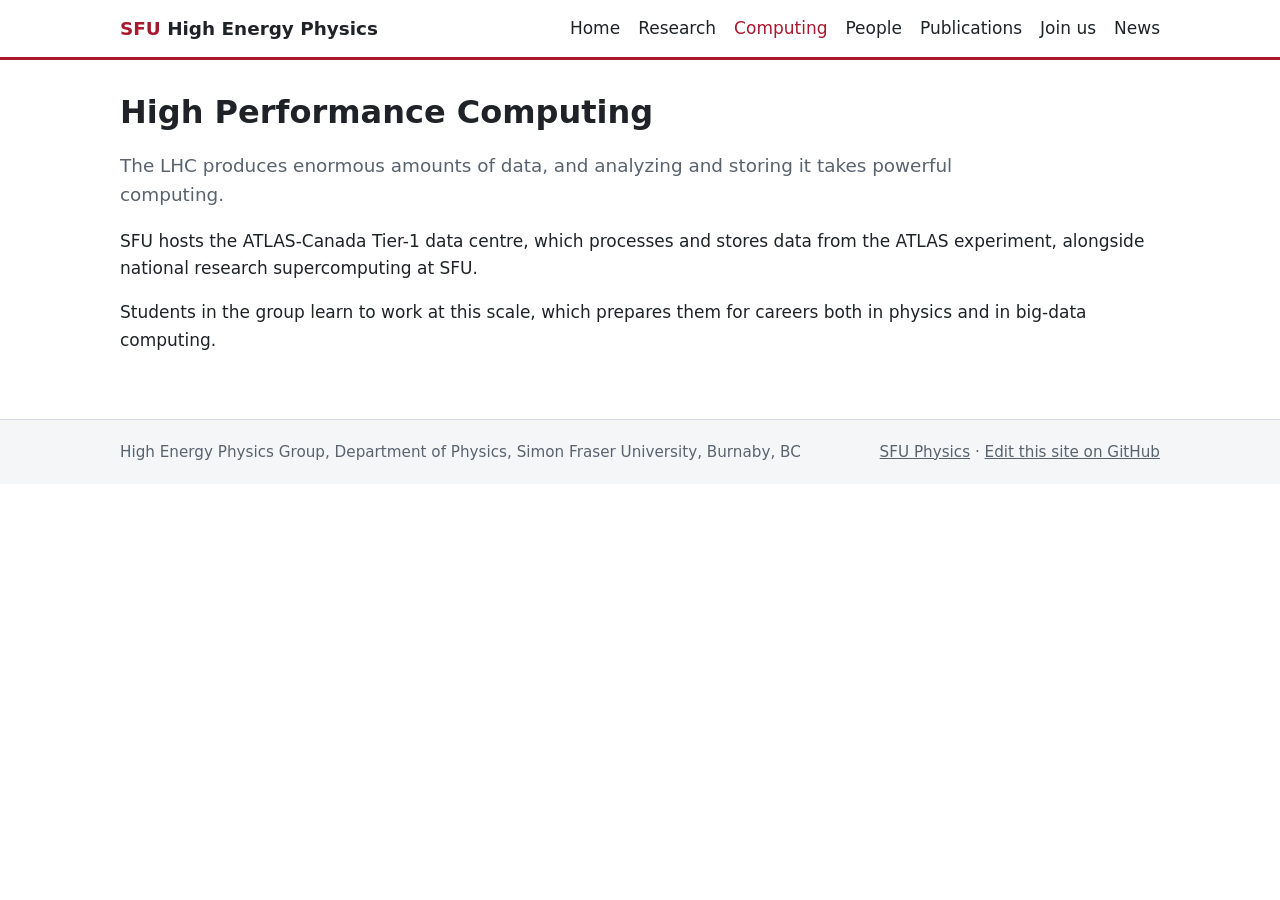
==== computing.html @ f0be3c84 "Add starter site: seven pages, shared stylesheet, handover README Plain HTML and CSS with no build s" ====
<!doctype html>
<html lang="en">
<head>
  <meta charset="utf-8">
  <meta name="viewport" content="width=device-width, initial-scale=1">
  <title>Computing | SFU High Energy Physics</title>
  <link rel="stylesheet" href="css/style.css">
</head>
<body>
  <!-- HEADER: the same block is on every page. If you change it, change it on all pages. -->
  <header class="site-header">
    <div class="wrap">
      <a class="brand" href="index.html"><span>SFU</span> High Energy Physics</a>
      <nav class="site-nav" aria-label="Main">
        <ul>
        <li><a href="index.html">Home</a></li>
        <li><a href="research.html">Research</a></li>
        <li><a href="computing.html" aria-current="page">Computing</a></li>
        <li><a href="people.html">People</a></li>
        <li><a href="publications.html">Publications</a></li>
        <li><a href="join.html">Join us</a></li>
        <li><a href="news.html">News</a></li>
        </ul>
      </nav>
    </div>
  </header>
  <!-- END HEADER -->

  <main>
    <div class="wrap">
      <h1>High Performance Computing</h1>
      <p class="lead">The LHC produces enormous amounts of data, and analyzing and storing it takes powerful computing.</p>
      <p>SFU hosts the ATLAS-Canada Tier-1 data centre, which processes and stores data from the ATLAS experiment, alongside national research supercomputing at SFU.</p>
      <p>Students in the group learn to work at this scale, which prepares them for careers both in physics and in big-data computing.</p>
      <!-- TODO: confirm the current name of SFU's national supercomputer (Cedar was replaced by Fir) and add a link. -->
    </div>
  </main>

  <!-- FOOTER: the same block is on every page. -->
  <footer class="site-footer">
    <div class="wrap">
      <span>High Energy Physics Group, Department of Physics, Simon Fraser University, Burnaby, BC</span>
      <span><a href="https://www.sfu.ca/physics.html">SFU Physics</a> · <a href="https://github.com/annabellegrimes/sfu-hep-website">Edit this site on GitHub</a></span>
    </div>
  </footer>
  <!-- END FOOTER -->
</body>
</html>
---- css/style.css ----
/* SFU High Energy Physics: shared stylesheet for every page. */

:root {
  --red: #a6192e;          /* SFU red */
  --red-dark: #7d1322;
  --ink: #1f2328;
  --muted: #59636e;
  --line: #d8dde3;
  --bg: #ffffff;
  --bg-soft: #f5f6f8;
  --max: 1080px;
}

* { box-sizing: border-box; }

body {
  margin: 0;
  font-family: system-ui, -apple-system, "Segoe UI", Roboto, Helvetica, Arial, sans-serif;
  font-size: 17px;
  line-height: 1.6;
  color: var(--ink);
  background: var(--bg);
}

a { color: var(--red); }
a:hover { color: var(--red-dark); }

img { max-width: 100%; height: auto; }

.wrap { max-width: var(--max); margin: 0 auto; padding: 0 20px; }

/* Header and menu */
.site-header { border-bottom: 3px solid var(--red); background: var(--bg); }
.site-header .wrap {
  display: flex; flex-wrap: wrap; align-items: center; justify-content: space-between;
  gap: 12px; padding-top: 14px; padding-bottom: 14px;
}
.brand { font-weight: 700; font-size: 1.15rem; color: var(--ink); text-decoration: none; }
.brand span { color: var(--red); }
.site-nav ul { list-style: none; display: flex; flex-wrap: wrap; gap: 4px 18px; margin: 0; padding: 0; }
.site-nav a { color: var(--ink); text-decoration: none; font-weight: 500; }
.site-nav a:hover, .site-nav a[aria-current="page"] { color: var(--red); }

/* Page sections */
main { padding: 32px 0 48px; }
h1, h2, h3 { line-height: 1.25; }
h1 { font-size: 2rem; margin: 0 0 12px; }
h2 { font-size: 1.4rem; margin-top: 36px; }
.lead { font-size: 1.15rem; color: var(--muted); max-width: 46em; }

.hero { background: var(--bg-soft); border-bottom: 1px solid var(--line); padding: 48px 0; }
.hero h1 { font-size: 2.4rem; }

.cards { display: grid; grid-template-columns: repeat(auto-fit, minmax(220px, 1fr)); gap: 20px; margin-top: 24px; }
.card { border: 1px solid var(--line); border-radius: 10px; padding: 20px; background: var(--bg); }
.card h3 { margin-top: 0; }
.card .more { font-weight: 600; text-decoration: none; }

/* People */
.people { display: grid; grid-template-columns: repeat(auto-fill, minmax(230px, 1fr)); gap: 16px; padding: 0; list-style: none; }
.people li { border: 1px solid var(--line); border-radius: 10px; padding: 14px 16px; }
.people .name { font-weight: 600; display: block; }
.people .role { color: var(--muted); font-size: 0.95rem; }

/* Lists of publications and news */
.entries { padding-left: 0; list-style: none; }
.entries li { padding: 12px 0; border-bottom: 1px solid var(--line); }
.entries .meta { color: var(--muted); font-size: 0.95rem; }

/* Footer */
.site-footer { border-top: 1px solid var(--line); background: var(--bg-soft); color: var(--muted); font-size: 0.95rem; }
.site-footer .wrap { padding-top: 20px; padding-bottom: 20px; display: flex; flex-wrap: wrap; gap: 8px 24px; justify-content: space-between; }
.site-footer a { color: var(--muted); }
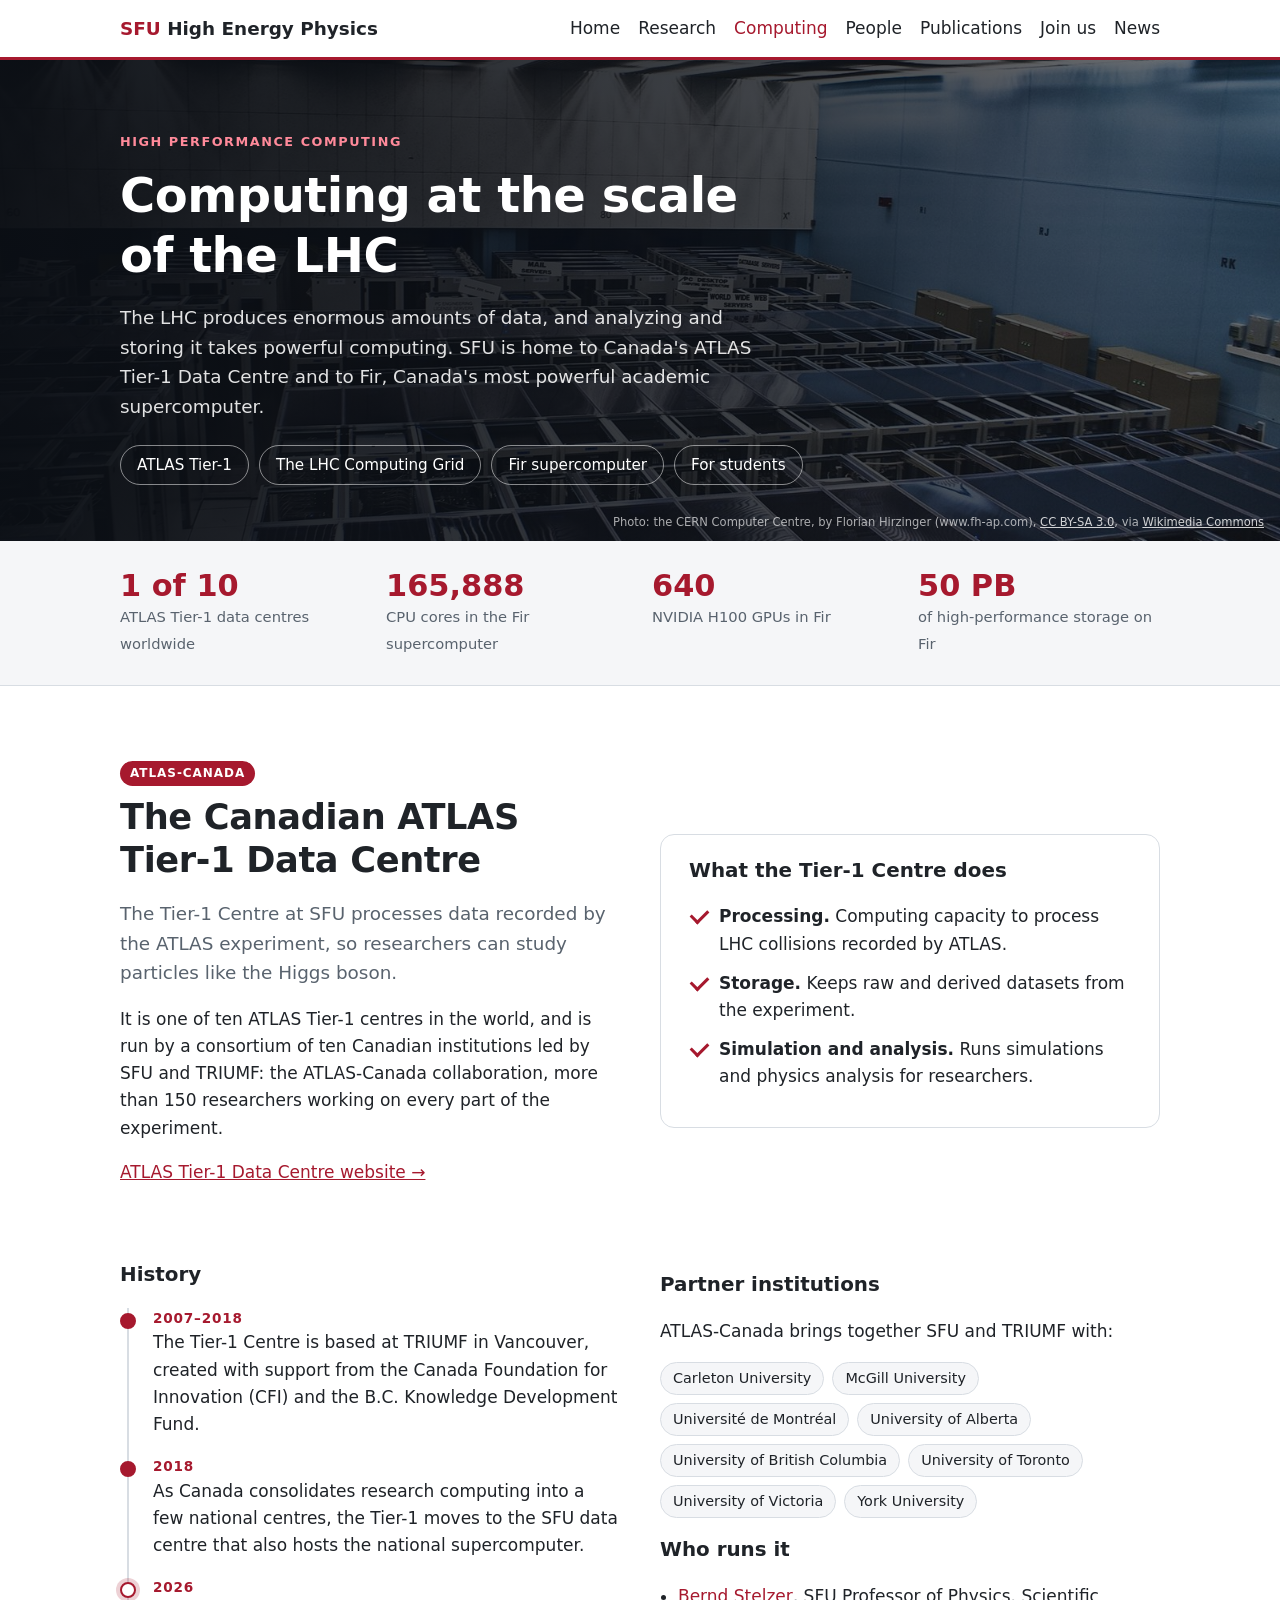
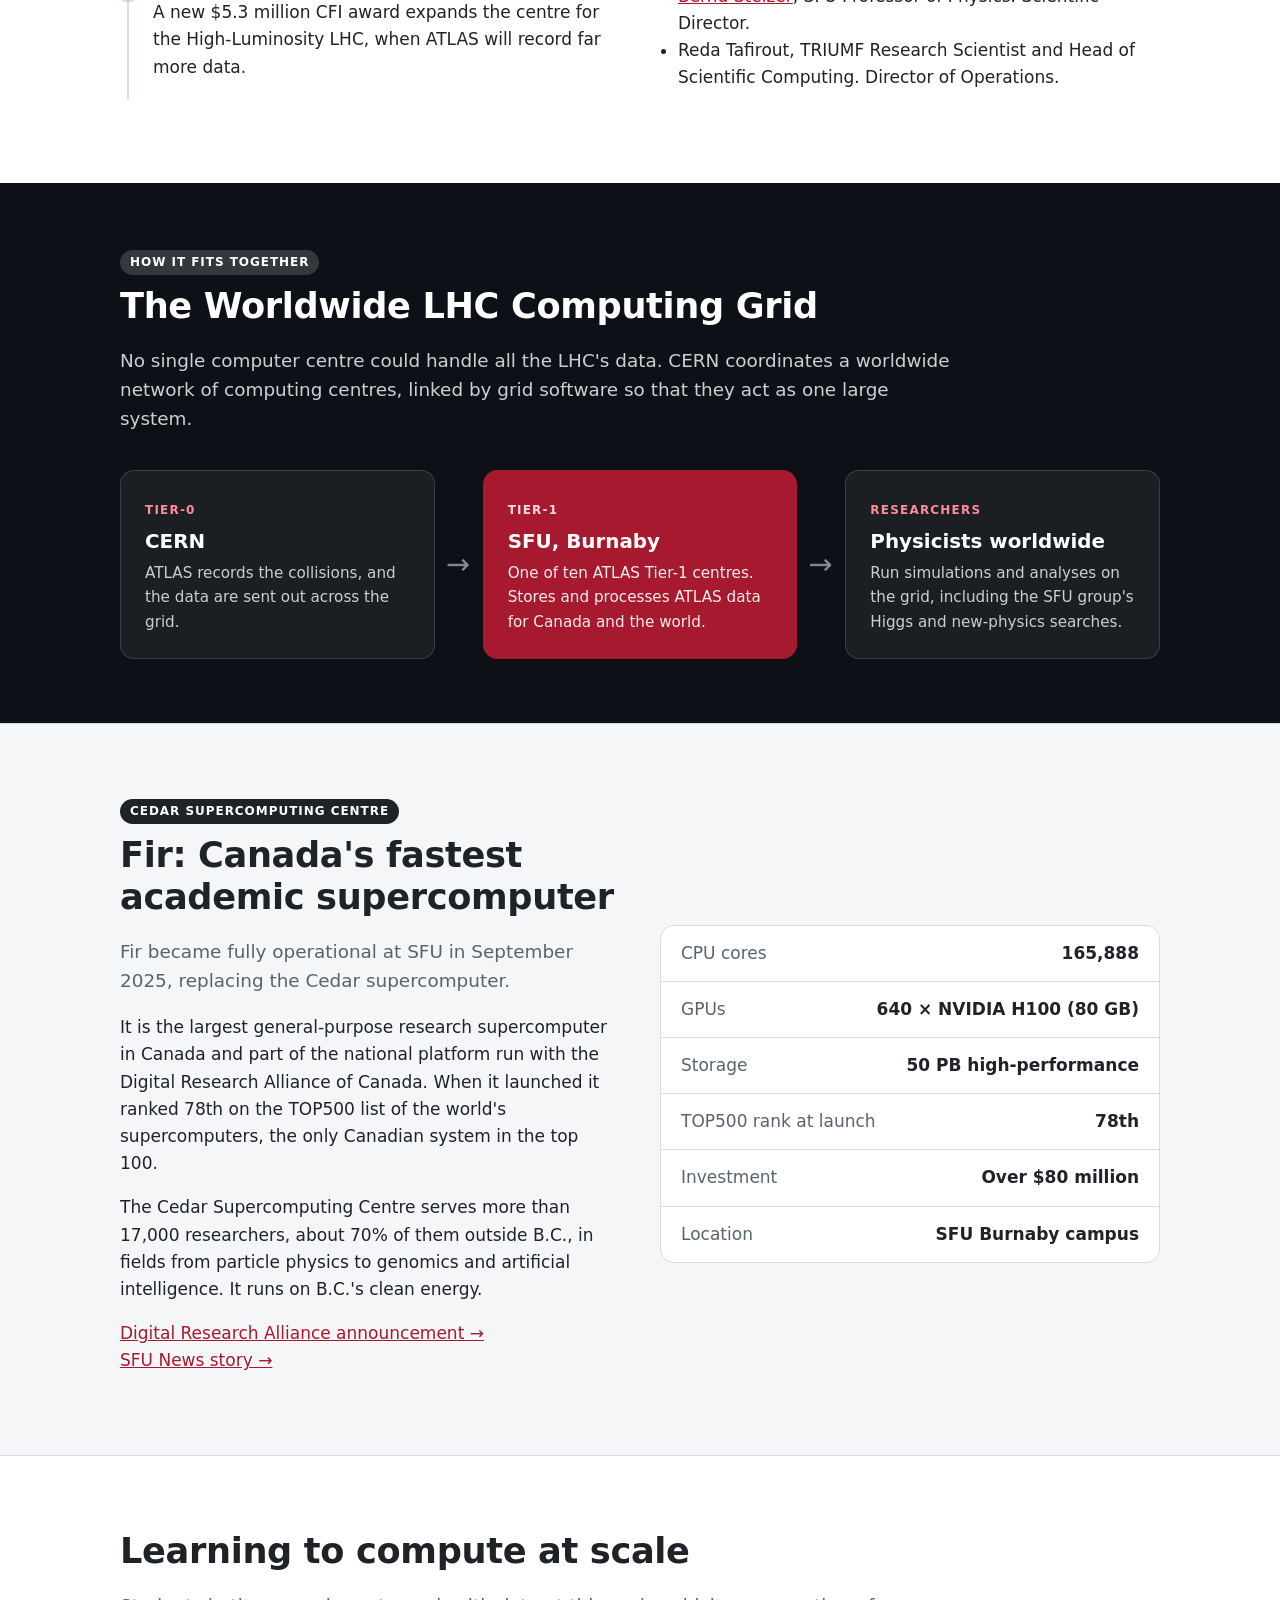
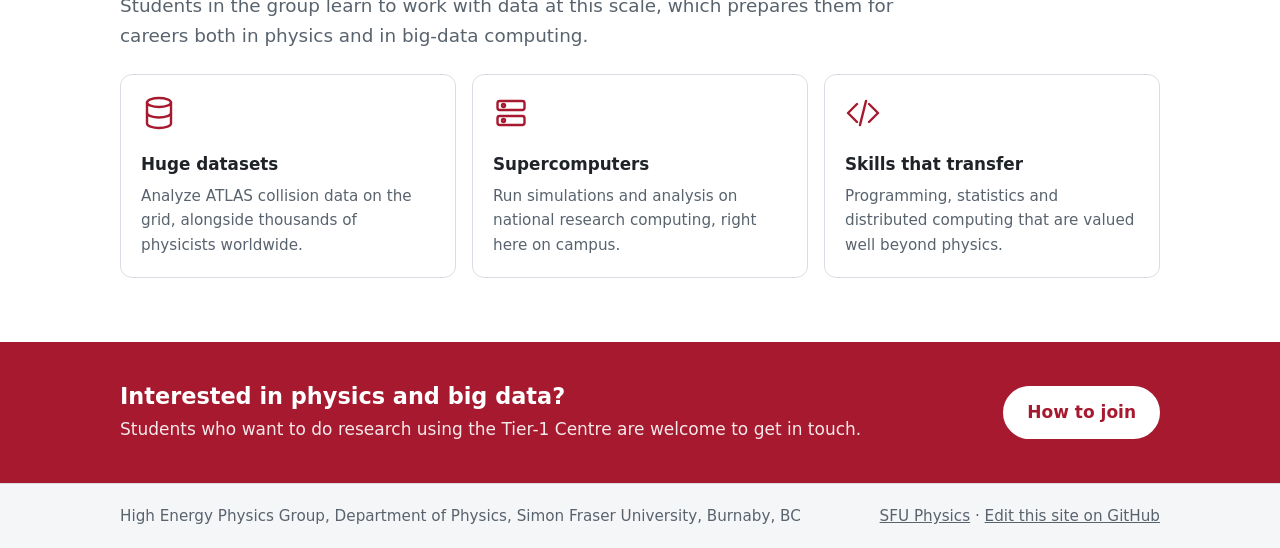
==== commit c70c6bb1: "Redesign all pages with a shared design language Design - New design language across all seven pages" ====
--- a/computing.html
+++ b/computing.html
@@ -26,14 +26,175 @@
   </header>
   <!-- END HEADER -->
 
-  <main>
-    <div class="wrap">
-      <h1>High Performance Computing</h1>
-      <p class="lead">The LHC produces enormous amounts of data, and analyzing and storing it takes powerful computing.</p>
-      <p>SFU hosts the ATLAS-Canada Tier-1 data centre, which processes and stores data from the ATLAS experiment, alongside national research supercomputing at SFU.</p>
-      <p>Students in the group learn to work at this scale, which prepares them for careers both in physics and in big-data computing.</p>
-      <!-- TODO: confirm the current name of SFU's national supercomputer (Cedar was replaced by Fir) and add a link. -->
+  <!-- PAGE HERO: see research.html for how this block works. -->
+  <section class="page-hero">
+    <img class="page-hero-bg" src="images/cern-computer-centre.jpg" alt="">
+    <div class="wrap page-hero-text">
+      <p class="eyebrow">High performance computing</p>
+      <h1>Computing at the scale of the LHC</h1>
+      <p class="lead">The LHC produces enormous amounts of data, and analyzing and storing it takes powerful computing. SFU is home to Canada's ATLAS Tier-1 Data Centre and to Fir, Canada's most powerful academic supercomputer.</p>
+      <nav class="jump-links" aria-label="On this page">
+        <a href="#tier-1">ATLAS Tier-1</a>
+        <a href="#grid">The LHC Computing Grid</a>
+        <a href="#fir">Fir supercomputer</a>
+        <a href="#students">For students</a>
+      </nav>
     </div>
+    <p class="hero-credit">Photo: the CERN Computer Centre, by Florian Hirzinger (www.fh-ap.com), <a href="https://creativecommons.org/licenses/by-sa/3.0/">CC BY-SA 3.0</a>, via <a href="https://commons.wikimedia.org/wiki/File:CERN_Server_02.jpg">Wikimedia Commons</a></p>
+  </section>
+
+  <main class="research">
+    <!-- FACTS: sources are the SFU Tier-1 page and the Digital Research Alliance Fir announcement (both linked below). Update if they change. -->
+    <section class="facts">
+      <div class="wrap">
+        <div class="fact"><strong>1 of 10</strong><span>ATLAS Tier-1 data centres worldwide</span></div>
+        <div class="fact"><strong>165,888</strong><span>CPU cores in the Fir supercomputer</span></div>
+        <div class="fact"><strong>640</strong><span>NVIDIA H100 GPUs in Fir</span></div>
+        <div class="fact"><strong>50 PB</strong><span>of high-performance storage on Fir</span></div>
+      </div>
+    </section>
+
+    <!-- ===== TIER-1 ===== -->
+    <section id="tier-1" class="research-section">
+      <div class="wrap">
+        <div class="split">
+          <div>
+            <span class="tag">ATLAS-Canada</span>
+            <h2 class="section-title">The Canadian ATLAS Tier-1 Data Centre</h2>
+            <p class="lead">The Tier-1 Centre at SFU processes data recorded by the ATLAS experiment, so researchers can study particles like the Higgs boson.</p>
+            <p>It is one of ten ATLAS Tier-1 centres in the world, and is run by a consortium of ten Canadian institutions led by SFU and TRIUMF: the ATLAS-Canada collaboration, more than 150 researchers working on every part of the experiment.</p>
+            <p><a href="https://www.sfu.ca/physics/atlas-t1.html">ATLAS Tier-1 Data Centre website →</a></p>
+          </div>
+          <div class="provides">
+            <h3>What the Tier-1 Centre does</h3>
+            <ul class="check-list">
+              <li><strong>Processing.</strong> Computing capacity to process LHC collisions recorded by ATLAS.</li>
+              <li><strong>Storage.</strong> Keeps raw and derived datasets from the experiment.</li>
+              <li><strong>Simulation and analysis.</strong> Runs simulations and physics analysis for researchers.</li>
+            </ul>
+          </div>
+        </div>
+
+        <div class="split">
+          <div>
+            <h3>History</h3>
+            <!-- Timeline: add a <li> for each milestone. class="done" for past steps, class="now" for what is happening now. -->
+            <ol class="timeline timeline-red">
+              <li class="done"><span class="when">2007–2018</span>The Tier-1 Centre is based at TRIUMF in Vancouver, created with support from the Canada Foundation for Innovation (CFI) and the B.C. Knowledge Development Fund.</li>
+              <li class="done"><span class="when">2018</span>As Canada consolidates research computing into a few national centres, the Tier-1 moves to the SFU data centre that also hosts the national supercomputer.</li>
+              <li class="now"><span class="when">2026</span>A new $5.3 million CFI award expands the centre for the High-Luminosity LHC, when ATLAS will record far more data.</li>
+            </ol>
+          </div>
+          <div>
+            <h3>Partner institutions</h3>
+            <p>ATLAS-Canada brings together SFU and TRIUMF with:</p>
+            <ul class="pill-list">
+              <li>Carleton University</li>
+              <li>McGill University</li>
+              <li>Université de Montréal</li>
+              <li>University of Alberta</li>
+              <li>University of British Columbia</li>
+              <li>University of Toronto</li>
+              <li>University of Victoria</li>
+              <li>York University</li>
+            </ul>
+            <h3>Who runs it</h3>
+            <ul class="contact-list">
+              <li><a href="people.html">Bernd Stelzer</a>, SFU Professor of Physics. Scientific Director.</li>
+              <li>Reda Tafirout, TRIUMF Research Scientist and Head of Scientific Computing. Director of Operations.</li>
+            </ul>
+          </div>
+        </div>
+      </div>
+    </section>
+
+    <!-- ===== GRID ===== -->
+    <section id="grid" class="research-section section-dark">
+      <div class="wrap">
+        <span class="tag tag-neutral">How it fits together</span>
+        <h2 class="section-title">The Worldwide LHC Computing Grid</h2>
+        <p class="lead">No single computer centre could handle all the LHC's data. CERN coordinates a worldwide network of computing centres, linked by grid software so that they act as one large system.</p>
+
+        <!-- Data flow, left to right (top to bottom on phones). Each <li> is one step; the arrows are drawn by the stylesheet. -->
+        <ol class="tiers">
+          <li class="tier">
+            <span class="tier-label">Tier-0</span>
+            <h3>CERN</h3>
+            <p>ATLAS records the collisions, and the data are sent out across the grid.</p>
+          </li>
+          <li class="tier tier-sfu">
+            <span class="tier-label">Tier-1</span>
+            <h3>SFU, Burnaby</h3>
+            <p>One of ten ATLAS Tier-1 centres. Stores and processes ATLAS data for Canada and the world.</p>
+          </li>
+          <li class="tier">
+            <span class="tier-label">Researchers</span>
+            <h3>Physicists worldwide</h3>
+            <p>Run simulations and analyses on the grid, including the SFU group's Higgs and new-physics searches.</p>
+          </li>
+        </ol>
+      </div>
+    </section>
+
+    <!-- ===== FIR ===== -->
+    <section id="fir" class="research-section section-alt">
+      <div class="wrap">
+        <div class="split">
+          <div>
+            <span class="tag tag-neutral">Cedar Supercomputing Centre</span>
+            <h2 class="section-title">Fir: Canada's fastest academic supercomputer</h2>
+            <p class="lead">Fir became fully operational at SFU in September 2025, replacing the Cedar supercomputer.</p>
+            <p>It is the largest general-purpose research supercomputer in Canada and part of the national platform run with the Digital Research Alliance of Canada. When it launched it ranked 78th on the TOP500 list of the world's supercomputers, the only Canadian system in the top 100.</p>
+            <p>The Cedar Supercomputing Centre serves more than 17,000 researchers, about 70% of them outside B.C., in fields from particle physics to genomics and artificial intelligence. It runs on B.C.'s clean energy.</p>
+            <p><a href="https://alliancecan.ca/en/latest/news/supercomputer-fir-now-fully-operational">Digital Research Alliance announcement →</a><br>
+               <a href="https://www.sfu.ca/sfunews/stories/2025/09/canada-s-fastest-academic-supercomputer-is-now-online-at-sfu-aft.html">SFU News story →</a></p>
+          </div>
+          <dl class="spec-sheet">
+            <div><dt>CPU cores</dt><dd>165,888</dd></div>
+            <div><dt>GPUs</dt><dd>640 × NVIDIA H100 (80 GB)</dd></div>
+            <div><dt>Storage</dt><dd>50 PB high-performance</dd></div>
+            <div><dt>TOP500 rank at launch</dt><dd>78th</dd></div>
+            <div><dt>Investment</dt><dd>Over $80 million</dd></div>
+            <div><dt>Location</dt><dd>SFU Burnaby campus</dd></div>
+          </dl>
+        </div>
+      </div>
+    </section>
+
+    <!-- ===== STUDENTS ===== -->
+    <section id="students" class="research-section">
+      <div class="wrap">
+        <h2 class="section-title">Learning to compute at scale</h2>
+        <p class="lead">Students in the group learn to work with data at this scale, which prepares them for careers both in physics and in big-data computing.</p>
+        <div class="topic-grid">
+          <div class="topic">
+            <svg class="icon" viewBox="0 0 24 24" aria-hidden="true"><ellipse cx="12" cy="5" rx="8" ry="3"/><path d="M4 5v14c0 1.7 3.6 3 8 3s8-1.3 8-3V5"/><path d="M4 12c0 1.7 3.6 3 8 3s8-1.3 8-3"/></svg>
+            <h4>Huge datasets</h4>
+            <p>Analyze ATLAS collision data on the grid, alongside thousands of physicists worldwide.</p>
+          </div>
+          <div class="topic">
+            <svg class="icon" viewBox="0 0 24 24" aria-hidden="true"><rect x="3" y="4" width="18" height="6" rx="1.5"/><rect x="3" y="14" width="18" height="6" rx="1.5"/><circle cx="7" cy="7" r="1"/><circle cx="7" cy="17" r="1"/></svg>
+            <h4>Supercomputers</h4>
+            <p>Run simulations and analysis on national research computing, right here on campus.</p>
+          </div>
+          <div class="topic">
+            <svg class="icon" viewBox="0 0 24 24" aria-hidden="true"><path d="M8 6l-6 6 6 6M16 6l6 6-6 6M14 4l-4 16"/></svg>
+            <h4>Skills that transfer</h4>
+            <p>Programming, statistics and distributed computing that are valued well beyond physics.</p>
+          </div>
+        </div>
+      </div>
+    </section>
+
+    <section class="cta">
+      <div class="wrap">
+        <div>
+          <h2>Interested in physics and big data?</h2>
+          <p>Students who want to do research using the Tier-1 Centre are welcome to get in touch.</p>
+        </div>
+        <a class="button button-light" href="join.html">How to join</a>
+      </div>
+    </section>
   </main>
 
   <!-- FOOTER: the same block is on every page. -->
--- a/css/style.css
+++ b/css/style.css
@@ -1,10 +1,34 @@
-/* SFU High Energy Physics: shared stylesheet for every page. */
+/* SFU High Energy Physics: shared stylesheet for every page.
+
+   DESIGN LANGUAGE (see also "Design language" in README.md)
+   - Colours carry meaning. Red is SFU's brand colour and also marks ATLAS.
+     Blue marks P-ONE and nothing else. Purple marks IceCube. Anything that is
+     not about a particular experiment uses the neutral dark tag (.tag-neutral).
+   - Every page: header, dark banner (.page-hero, or .home-hero on the home page),
+     sections (.research-section), a red "join" band (.cta), footer.
+   - Section headings use <h2 class="section-title">.
+   - All colours are defined here. Use the variables, not hex codes. */
 
 :root {
-  --red: #a6192e;          /* SFU red */
+  /* Brand and ATLAS */
+  --red: #a6192e;          /* SFU red; also ATLAS */
   --red-dark: #7d1322;
+  --red-deep: #3a0d15;     /* dark ATLAS backgrounds */
+  --red-soft: #fbf3f4;     /* light ATLAS backgrounds */
+  --red-light: #ff8a9a;    /* red text on dark backgrounds */
+  /* P-ONE */
+  --ocean: #0b5f8a;
+  --ocean-dark: #084868;
+  --ocean-deep: #062a40;
+  --ocean-soft: #eef5f9;
+  --ocean-light: #7cc4e8;  /* blue text on dark backgrounds */
+  /* IceCube */
+  --ice: #5b3fa0;
+  /* Neutrals */
+  --night: #0d1117;        /* dark banners and sections */
   --ink: #1f2328;
   --muted: #59636e;
+  --grey: #9aa3ad;         /* "other experiment" */
   --line: #d8dde3;
   --bg: #ffffff;
   --bg-soft: #f5f6f8;
@@ -48,26 +72,463 @@
 h2 { font-size: 1.4rem; margin-top: 36px; }
 .lead { font-size: 1.15rem; color: var(--muted); max-width: 46em; }
 
-.hero { background: var(--bg-soft); border-bottom: 1px solid var(--line); padding: 48px 0; }
-.hero h1 { font-size: 2.4rem; }
 
 .cards { display: grid; grid-template-columns: repeat(auto-fit, minmax(220px, 1fr)); gap: 20px; margin-top: 24px; }
 .card { border: 1px solid var(--line); border-radius: 10px; padding: 20px; background: var(--bg); }
 .card h3 { margin-top: 0; }
 .card .more { font-weight: 600; text-decoration: none; }
+
 
 /* People */
 .people { display: grid; grid-template-columns: repeat(auto-fill, minmax(230px, 1fr)); gap: 16px; padding: 0; list-style: none; }
 .people li { border: 1px solid var(--line); border-radius: 10px; padding: 14px 16px; }
 .people .name { font-weight: 600; display: block; }
 .people .role { color: var(--muted); font-size: 0.95rem; }
-
-/* Lists of publications and news */
-.entries { padding-left: 0; list-style: none; }
-.entries li { padding: 12px 0; border-bottom: 1px solid var(--line); }
-.entries .meta { color: var(--muted); font-size: 0.95rem; }
+/* Photo at the top of a card. Square crop, biased upward so faces stay in frame. */
+.people .photo { display: block; width: 100%; aspect-ratio: 1; object-fit: cover; object-position: 50% 25%; border-radius: 6px; margin-bottom: 12px; background: var(--bg-soft); }
+
 
 /* Footer */
 .site-footer { border-top: 1px solid var(--line); background: var(--bg-soft); color: var(--muted); font-size: 0.95rem; }
 .site-footer .wrap { padding-top: 20px; padding-bottom: 20px; display: flex; flex-wrap: wrap; gap: 8px 24px; justify-content: space-between; }
 .site-footer a { color: var(--muted); }
+
+/* Small photo credit line at the bottom of a page. */
+.credits { color: var(--muted); font-size: 0.8rem; margin-top: 40px; }
+.credits a { color: var(--muted); }
+
+/* Buttons */
+.button { display: inline-block; padding: 11px 22px; border-radius: 999px; background: var(--red); color: #fff; font-weight: 600; text-decoration: none; border: 2px solid var(--red); transition: background 0.15s, color 0.15s; }
+.button:hover { background: var(--red-dark); border-color: var(--red-dark); color: #fff; }
+.button-ghost { background: transparent; border-color: #fff; color: #fff; }
+.button-ghost:hover { background: #fff; border-color: #fff; color: var(--ink); }
+.button-light { background: #fff; border-color: #fff; color: var(--red); }
+.button-light:hover { background: transparent; color: #fff; border-color: #fff; }
+
+/* ---------- Home page ---------- */
+
+/* Hero: two photos side by side, darkened, with text on top. */
+.home-hero { position: relative; display: flex; flex-direction: column; min-height: min(78vh, 640px); color: #fff; background: var(--night); overflow: hidden; }
+.home-hero-photos { position: absolute; inset: 0; display: grid; grid-template-columns: 1fr 1fr; }
+.home-hero-photos img { width: 100%; height: 100%; object-fit: cover; }
+.home-hero::after { content: ""; position: absolute; inset: 0; background: linear-gradient(100deg, rgba(10, 14, 20, 0.92) 0%, rgba(10, 14, 20, 0.7) 45%, rgba(10, 14, 20, 0.25) 100%); }
+.home-hero-text, .home-hero-labels { position: relative; z-index: 1; width: 100%; }
+.home-hero-text { padding-top: 96px; padding-bottom: 48px; }
+.home-hero h1 { font-size: clamp(2.2rem, 5vw, 3.6rem); max-width: 12em; margin-bottom: 16px; letter-spacing: -0.01em; }
+.home-hero .lead { color: rgba(255, 255, 255, 0.88); max-width: 34em; }
+.eyebrow { text-transform: uppercase; letter-spacing: 0.12em; font-size: 0.8rem; font-weight: 600; color: var(--red-light); margin: 0 0 12px; }
+.buttons { display: flex; flex-wrap: wrap; gap: 12px; margin-top: 28px; }
+.home-hero-labels { margin-top: auto; display: flex; justify-content: space-between; gap: 12px; padding-bottom: 18px; font-size: 0.8rem; color: rgba(255, 255, 255, 0.75); }
+.home-hero-labels span:last-child { text-align: right; }
+.home-hero-labels small { display: block; font-size: 0.7rem; font-style: italic; opacity: 0.7; }
+
+/* The home page sections set their own spacing. */
+main.home { padding-top: 0; }
+.section-title { font-size: 1.7rem; margin: 56px 0 20px; }
+
+/* Facts strip */
+.facts { background: var(--bg-soft); border-bottom: 1px solid var(--line); }
+.facts .wrap { display: grid; grid-template-columns: repeat(auto-fit, minmax(200px, 1fr)); gap: 24px; padding-top: 28px; padding-bottom: 28px; }
+.fact strong { display: block; font-size: 1.9rem; line-height: 1.1; color: var(--red); }
+.fact span { color: var(--muted); font-size: 0.92rem; }
+
+/* Big photo panels for the experiments */
+.feature-grid { display: grid; grid-template-columns: repeat(auto-fit, minmax(300px, 1fr)); gap: 20px; }
+.feature { position: relative; display: flex; align-items: flex-end; min-height: 420px; border-radius: 14px; overflow: hidden; color: #fff; text-decoration: none; background: var(--night); }
+.feature img { position: absolute; inset: 0; width: 100%; height: 100%; object-fit: cover; transition: transform 0.4s ease; }
+.feature::after { content: ""; position: absolute; inset: 0; background: linear-gradient(to top, rgba(10, 14, 20, 0.92) 0%, rgba(10, 14, 20, 0.55) 50%, rgba(10, 14, 20, 0.05) 100%); }
+.feature-text { position: relative; z-index: 1; padding: 24px; }
+.feature h3 { font-size: 1.8rem; margin: 6px 0 8px; }
+.feature p { color: rgba(255, 255, 255, 0.88); margin: 0 0 12px; }
+.feature .more { font-weight: 600; }
+.feature:hover, .feature:focus-visible { color: #fff; }
+.feature:hover img, .feature:focus-visible img { transform: scale(1.04); }
+.tag { display: inline-block; font-size: 0.75rem; font-weight: 600; text-transform: uppercase; letter-spacing: 0.08em; padding: 3px 10px; border-radius: 999px; background: var(--red); color: #fff; }
+
+/* Clickable cards (computing, education) */
+.card-link { display: block; color: var(--ink); text-decoration: none; transition: border-color 0.15s, box-shadow 0.15s, transform 0.15s; }
+.card-link:hover { color: var(--ink); border-color: var(--red); box-shadow: 0 6px 20px rgba(0, 0, 0, 0.08); transform: translateY(-2px); }
+.card-link .more { color: var(--red); }
+.icon { width: 36px; height: 36px; fill: none; stroke: var(--red); stroke-width: 1.6; stroke-linecap: round; stroke-linejoin: round; margin-bottom: 8px; }
+
+/* News cards */
+.news-grid { display: grid; grid-template-columns: repeat(auto-fit, minmax(280px, 1fr)); gap: 20px; }
+.news-card { display: block; padding: 20px 22px; border-left: 4px solid var(--red); background: var(--bg-soft); border-radius: 0 10px 10px 0; color: var(--ink); text-decoration: none; transition: background 0.15s; }
+.news-card:hover { background: color-mix(in srgb, var(--bg-soft) 85%, var(--ink)); color: var(--ink); }
+.news-card .date { color: var(--muted); font-size: 0.85rem; font-weight: 600; }
+.news-card h3 { margin: 6px 0 10px; font-size: 1.15rem; }
+.news-card .more { color: var(--red); font-weight: 600; font-size: 0.95rem; }
+
+/* Red "join us" band */
+.cta { background: var(--red); color: #fff; margin-top: 56px; }
+.cta .wrap { display: flex; flex-wrap: wrap; align-items: center; justify-content: space-between; gap: 20px; padding-top: 40px; padding-bottom: 40px; }
+.cta h2 { margin: 0 0 6px; }
+.cta p { margin: 0; color: rgba(255, 255, 255, 0.9); }
+
+@media (max-width: 640px) {
+  .home-hero-text { padding-top: 64px; }
+  .home-hero::after { background: rgba(10, 14, 20, 0.78); }
+  .facts .wrap { grid-template-columns: 1fr 1fr; gap: 20px 16px; }
+  .fact strong { font-size: 1.5rem; }
+  .feature { min-height: 360px; }
+}
+@media (prefers-reduced-motion: reduce) {
+  .feature img, .card-link, .button { transition: none; }
+  .feature:hover img { transform: none; }
+  .card-link:hover { transform: none; }
+}
+
+/* ---------- Inner page hero (used on Research; reusable on other pages) ---------- */
+.page-hero { position: relative; color: #fff; background: var(--night); overflow: hidden; }
+.page-hero-bg { position: absolute; inset: 0; width: 100%; height: 100%; object-fit: cover; object-position: 70% 50%; opacity: 0.55; }
+.page-hero::after { content: ""; position: absolute; inset: 0; background: linear-gradient(90deg, rgba(10, 14, 20, 0.95) 0%, rgba(10, 14, 20, 0.6) 60%, rgba(10, 14, 20, 0.2) 100%); }
+.page-hero-text { position: relative; z-index: 1; padding-top: 72px; padding-bottom: 56px; }
+.page-hero h1 { font-size: clamp(2rem, 4.5vw, 3rem); max-width: 14em; letter-spacing: -0.01em; }
+.page-hero .lead { color: rgba(255, 255, 255, 0.88); max-width: 36em; }
+.jump-links { display: flex; flex-wrap: wrap; gap: 10px; margin-top: 24px; }
+.jump-links a { padding: 7px 16px; border: 1px solid rgba(255, 255, 255, 0.5); border-radius: 999px; color: #fff; text-decoration: none; font-weight: 500; font-size: 0.95rem; }
+.jump-links a:hover { background: #fff; color: var(--ink); }
+
+/* ---------- Research page ---------- */
+main.research { padding: 0; }
+.research-section { padding: 64px 0; scroll-margin-top: 12px; }
+.section-alt { background: var(--bg-soft); border-top: 1px solid var(--line); border-bottom: 1px solid var(--line); }
+.research-section h2 { font-size: 2.2rem; margin: 10px 0 8px; }
+.subhead { font-size: 1.3rem; margin: 48px 0 16px; }
+.tag-ocean { background: var(--ocean); }
+
+/* Text and a photo side by side; stacks on narrow screens. */
+.split { display: grid; grid-template-columns: repeat(auto-fit, minmax(300px, 1fr)); gap: 32px 40px; align-items: center; margin-top: 8px; }
+.split + .split, .steps + .split { margin-top: 40px; }
+
+.photo-figure { margin: 0; }
+.photo-figure img { display: block; width: 100%; aspect-ratio: 3 / 2; object-fit: cover; border-radius: 12px; box-shadow: 0 10px 30px rgba(0, 0, 0, 0.12); }
+.photo-figure figcaption { color: var(--muted); font-size: 0.9rem; margin-top: 10px; }
+.photo-figure .credit { display: block; font-size: 0.8rem; }
+.photo-figure .credit a { color: var(--muted); }
+
+/* Research topic tiles */
+.topic-grid { display: grid; grid-template-columns: repeat(auto-fit, minmax(220px, 1fr)); gap: 16px; }
+.topic { padding: 20px; border: 1px solid var(--line); border-radius: 12px; background: var(--bg); }
+.topic h4 { margin: 4px 0 6px; font-size: 1.05rem; }
+.topic p { margin: 0; color: var(--muted); font-size: 0.95rem; }
+
+/* Dark highlight box with a big number */
+.callout { display: grid; grid-template-columns: auto 1fr; gap: 28px; align-items: center; margin-top: 40px; padding: 28px 32px; border-radius: 14px; background: var(--ink); color: #fff; scroll-margin-top: 12px; }
+.callout h3 { margin: 0 0 8px; }
+.callout p { margin: 0; color: rgba(255, 255, 255, 0.85); }
+.callout-stat { text-align: center; padding-right: 28px; border-right: 1px solid rgba(255, 255, 255, 0.2); }
+.callout-stat strong { display: block; font-size: 3rem; line-height: 1; color: var(--red-light); }
+.callout-stat span { font-size: 0.85rem; color: rgba(255, 255, 255, 0.75); }
+
+/* Numbered "how it works" steps */
+.steps { list-style: none; padding: 0; margin: 0; display: grid; grid-template-columns: repeat(auto-fit, minmax(220px, 1fr)); gap: 16px; counter-reset: step; }
+.steps li { counter-increment: step; position: relative; padding: 20px 20px 20px 68px; background: var(--bg); border: 1px solid var(--line); border-radius: 12px; }
+.steps li::before { content: counter(step); position: absolute; left: 20px; top: 20px; width: 34px; height: 34px; border-radius: 50%; background: var(--ocean); color: #fff; font-weight: 700; display: flex; align-items: center; justify-content: center; }
+.steps h4 { margin: 4px 0 6px; }
+.steps p { margin: 0; color: var(--muted); font-size: 0.95rem; }
+
+/* Vertical timeline */
+.timeline { list-style: none; padding: 0; margin: 16px 0 20px 7px; border-left: 2px solid var(--line); }
+.timeline li { position: relative; padding: 0 0 18px 24px; }
+.timeline li::before { content: ""; position: absolute; left: -9px; top: 5px; width: 16px; height: 16px; border-radius: 50%; background: var(--bg); border: 2px solid var(--line); box-sizing: border-box; }
+.timeline li.done::before { background: var(--ocean); border-color: var(--ocean); }
+.timeline li.now::before { border-color: var(--ocean); box-shadow: 0 0 0 4px rgba(11, 95, 138, 0.2); }
+.timeline .when { display: block; font-weight: 700; font-size: 0.85rem; text-transform: uppercase; letter-spacing: 0.06em; color: var(--ocean); }
+
+.research .cta { margin-top: 0; }
+
+@media (max-width: 640px) {
+  .page-hero::after { background: rgba(10, 14, 20, 0.8); }
+  .research-section { padding: 48px 0; }
+  .callout { grid-template-columns: 1fr; padding: 24px; }
+  .callout-stat { border-right: 0; padding-right: 0; border-bottom: 1px solid rgba(255, 255, 255, 0.2); padding-bottom: 16px; }
+}
+
+/* ---------- Computing page ---------- */
+/* Hero without a photo: a faint grid pattern instead. */
+.page-hero-grid { background-color: var(--night); background-image: linear-gradient(rgba(255, 255, 255, 0.05) 1px, transparent 1px), linear-gradient(90deg, rgba(255, 255, 255, 0.05) 1px, transparent 1px); background-size: 32px 32px; }
+.page-hero-grid::after { background: radial-gradient(ellipse at 85% 30%, rgba(166, 25, 46, 0.45), transparent 60%); }
+
+.provides { padding: 24px 28px; border: 1px solid var(--line); border-radius: 14px; background: var(--bg); }
+.provides h3 { margin-top: 0; }
+.check-list { list-style: none; padding: 0; margin: 0; }
+.check-list li { position: relative; padding: 0 0 12px 30px; }
+.check-list li::before { content: ""; position: absolute; left: 2px; top: 6px; width: 14px; height: 8px; border-left: 3px solid var(--red); border-bottom: 3px solid var(--red); transform: rotate(-45deg); }
+
+.timeline-red { border-left-color: var(--line); }
+.timeline-red li.done::before { background: var(--red); border-color: var(--red); }
+.timeline-red li.now::before { border-color: var(--red); box-shadow: 0 0 0 4px rgba(166, 25, 46, 0.2); }
+.timeline-red .when { color: var(--red); }
+
+.pill-list { list-style: none; padding: 0; margin: 0 0 20px; display: flex; flex-wrap: wrap; gap: 8px; }
+.pill-list li { padding: 4px 12px; border-radius: 999px; background: var(--bg-soft); border: 1px solid var(--line); font-size: 0.9rem; }
+.contact-list { padding-left: 18px; }
+
+/* Dark section with the grid tiers */
+.section-dark { background: var(--night); color: #fff; }
+.section-dark .lead { color: rgba(255, 255, 255, 0.8); }
+.tiers { list-style: none; padding: 0; margin: 36px 0 0; display: grid; grid-template-columns: repeat(3, 1fr); gap: 48px; }
+.tier { position: relative; padding: 24px; border-radius: 14px; background: rgba(255, 255, 255, 0.06); border: 1px solid rgba(255, 255, 255, 0.14); }
+.tier h3 { margin: 8px 0 6px; }
+.tier p { margin: 0; color: rgba(255, 255, 255, 0.78); font-size: 0.95rem; }
+.tier-label { font-size: 0.75rem; font-weight: 700; text-transform: uppercase; letter-spacing: 0.1em; color: var(--red-light); }
+.tier-sfu { background: var(--red); border-color: var(--red); }
+.tier-sfu .tier-label { color: #fff; opacity: 0.85; }
+.tier-sfu p { color: rgba(255, 255, 255, 0.92); }
+/* Arrow between steps */
+.tier + .tier::before { content: "→"; position: absolute; left: -38px; top: 50%; transform: translateY(-50%); font-size: 1.8rem; color: rgba(255, 255, 255, 0.5); }
+
+/* Spec sheet (definition list) */
+.spec-sheet { margin: 0; border-radius: 14px; overflow: hidden; border: 1px solid var(--line); background: var(--bg); }
+.spec-sheet div { display: flex; justify-content: space-between; gap: 16px; padding: 14px 20px; border-bottom: 1px solid var(--line); }
+.spec-sheet div:last-child { border-bottom: 0; }
+.spec-sheet dt { color: var(--muted); }
+.spec-sheet dd { margin: 0; font-weight: 700; text-align: right; }
+
+@media (max-width: 760px) {
+  .tiers { grid-template-columns: 1fr; gap: 36px; }
+  .tier + .tier::before { content: "↓"; left: 50%; top: -32px; transform: translateX(-50%); }
+}
+
+/* ---------- People page ---------- */
+.people-heading { font-size: 1.8rem; margin: 0 0 24px; }
+.people { gap: 20px; }
+.people li { padding: 0 0 16px; overflow: hidden; border-radius: 14px; background: var(--bg); transition: box-shadow 0.15s, transform 0.15s; }
+.people li:hover { box-shadow: 0 8px 24px rgba(0, 0, 0, 0.08); transform: translateY(-2px); }
+.people .photo { border-radius: 0; margin-bottom: 14px; }
+.people .name, .people .role { display: block; padding: 0 16px; }
+.people .name { font-size: 1.08rem; }
+.people .name a { color: var(--ink); text-decoration: none; }
+.people .name a:hover { color: var(--red); }
+/* Smaller cards with a round badge, for former members */
+.people-compact { grid-template-columns: repeat(auto-fill, minmax(260px, 1fr)); }
+.people-compact li { display: grid; grid-template-columns: 56px 1fr; column-gap: 14px; align-items: center; align-content: center; padding: 14px 16px; }
+.people-compact .photo { grid-row: span 3; width: 56px; margin: 0; border-radius: 50%; }
+.people-compact .name, .people-compact .role { padding: 0; }
+
+/* ---------- Publications page ---------- */
+.thesis-year { display: grid; grid-template-columns: 120px 1fr; gap: 24px; padding: 24px 0; border-top: 1px solid var(--line); }
+.thesis-year .year { margin: 0; font-size: 2rem; color: var(--red); line-height: 1.1; }
+.theses { list-style: none; padding: 0; margin: 0; display: grid; gap: 12px; }
+.thesis { padding: 16px 20px; border: 1px solid var(--line); border-radius: 12px; background: var(--bg); transition: border-color 0.15s; }
+.thesis:hover { border-color: var(--red); }
+.thesis a { display: block; font-weight: 600; color: var(--ink); text-decoration: none; }
+.thesis a:hover { color: var(--red); }
+.thesis .author { display: block; color: var(--muted); font-size: 0.92rem; margin-top: 2px; }
+.callout a.on-dark { color: var(--red-light); }
+.callout-stat strong { font-size: clamp(2rem, 5vw, 3rem); }
+
+/* ---------- News page ---------- */
+.news-list { display: grid; gap: 28px; }
+.news-item { display: grid; grid-template-columns: minmax(0, 2fr) minmax(0, 3fr); gap: 0; border: 1px solid var(--line); border-radius: 14px; overflow: hidden; background: var(--bg); }
+.news-item > img { width: 100%; height: 100%; min-height: 220px; object-fit: cover; }
+.news-item:not(:has(> img)) { grid-template-columns: 1fr; }
+.news-body { padding: 28px 32px; align-self: center; }
+.news-meta { display: flex; flex-wrap: wrap; align-items: center; gap: 10px; color: var(--muted); font-size: 0.9rem; margin: 0 0 10px; }
+.news-body h3 { font-size: 1.4rem; margin: 0 0 10px; }
+.news-body h3 a { color: var(--ink); text-decoration: none; }
+.news-body h3 a:hover { color: var(--red); }
+.news-body p:last-child { margin: 0; color: var(--muted); }
+
+/* ---------- Join page ---------- */
+.topic-grid { margin-top: 24px; }
+.paths { display: grid; grid-template-columns: repeat(auto-fit, minmax(300px, 1fr)); gap: 24px; }
+.path { padding: 28px; border-radius: 14px; background: var(--bg); border: 1px solid var(--line); scroll-margin-top: 12px; }
+.path h2 { margin: 10px 0 20px; font-size: 1.6rem; }
+.path .steps { grid-template-columns: 1fr; }
+.steps-red li::before { background: var(--red); }
+
+@media (max-width: 640px) {
+  .thesis-year { grid-template-columns: 1fr; gap: 12px; }
+  .people:not(.people-compact) { grid-template-columns: 1fr 1fr; gap: 12px; }
+  .people:not(.people-compact) .name, .people:not(.people-compact) .role { padding: 0 12px; }
+  .people .role { font-size: 0.85rem; }
+  .news-item { grid-template-columns: 1fr; }
+  .news-item > img { min-height: 0; aspect-ratio: 16 / 9; height: auto; }
+  .news-body { padding: 22px; }
+}
+@media (prefers-reduced-motion: reduce) {
+  .people li { transition: none; }
+  .people li:hover { transform: none; }
+}
+
+/* External news feed (P-ONE collaboration news on news.html) */
+.section-head { display: flex; flex-wrap: wrap; align-items: flex-end; justify-content: space-between; gap: 20px; margin-bottom: 28px; }
+.section-head h2 { margin: 10px 0 8px; }
+.section-head .lead { margin: 0; }
+.button-ocean { background: var(--ocean); border-color: var(--ocean); }
+.button-ocean:hover { background: var(--ocean-dark); border-color: var(--ocean-dark); }
+.feed { --feed: var(--ocean); list-style: none; padding: 0; margin: 0; border-left: 2px solid color-mix(in srgb, var(--feed) 25%, transparent); }
+.feed li { position: relative; padding: 0 0 26px 28px; }
+.feed li::before { content: ""; position: absolute; left: -7px; top: 6px; width: 12px; height: 12px; border-radius: 50%; background: var(--feed); }
+.feed time { display: block; font-size: 0.82rem; font-weight: 700; text-transform: uppercase; letter-spacing: 0.06em; color: var(--feed); }
+.feed a { font-weight: 600; font-size: 1.08rem; color: var(--ink); text-decoration: none; }
+.feed a:hover { color: var(--feed); text-decoration: underline; }
+.feed p { margin: 4px 0 0; color: var(--muted); font-size: 0.95rem; }
+.callout + .callout { margin-top: 20px; }
+.callout-ocean { background: var(--ocean-deep); }
+.callout-ocean .callout-stat strong, .callout-ocean a.on-dark { color: var(--ocean-light); }
+
+/* ---------- Research page: one colour-coded "chapter" per experiment ---------- */
+/* Each chapter sets --accent; everything inside picks it up. Red = ATLAS, blue = P-ONE. */
+.chapter-atlas { --accent: var(--red); --accent-soft: var(--red-soft); --accent-dark: var(--red-deep); }
+.chapter-pone  { --accent: var(--ocean); --accent-soft: var(--ocean-soft); --accent-dark: var(--ocean-deep); }
+
+
+/* Chapter banner: full-width photo, darkened in the experiment's colour */
+.chapter { scroll-margin-top: 0; }
+.chapter-banner { position: relative; min-height: 440px; display: flex; align-items: flex-end; color: #fff; background: var(--accent-dark); overflow: hidden; }
+.chapter-banner > img { position: absolute; inset: 0; width: 100%; height: 100%; object-fit: cover; }
+.chapter-banner::after { content: ""; position: absolute; inset: 0; background: linear-gradient(to top, var(--accent-dark) 0%, color-mix(in srgb, var(--accent-dark) 70%, transparent) 45%, color-mix(in srgb, var(--accent-dark) 15%, transparent) 100%); }
+.chapter-banner-text { position: relative; z-index: 1; width: 100%; padding-top: 80px; padding-bottom: 56px; }
+.chapter-kicker { margin: 0; font-size: 0.85rem; font-weight: 700; text-transform: uppercase; letter-spacing: 0.12em; color: color-mix(in srgb, var(--accent) 35%, white); }
+.chapter-banner h2 { font-size: clamp(3rem, 8vw, 5.5rem); line-height: 1; margin: 6px 0 12px; letter-spacing: -0.02em; }
+.chapter-tagline { margin: 0; max-width: 34em; font-size: 1.15rem; color: rgba(255, 255, 255, 0.9); }
+.chapter-credit, .hero-credit { position: absolute; right: 16px; bottom: 10px; z-index: 1; margin: 0; max-width: 60%; text-align: right; font-size: 0.72rem; color: rgba(255, 255, 255, 0.65); }
+.chapter-credit a, .hero-credit a { color: rgba(255, 255, 255, 0.8); }
+
+/* Chapter body, tinted in the experiment's colour, with a coloured rule on top */
+.chapter-body { padding: 64px 0 72px; background: var(--accent-soft); border-top: 6px solid var(--accent); }
+.chapter-body .lead { color: var(--ink); font-size: 1.25rem; line-height: 1.55; }
+.chapter .icon { stroke: var(--accent); }
+.chapter .topic { border-color: color-mix(in srgb, var(--accent) 18%, var(--line)); }
+.chapter .topic a, .chapter-body a { color: var(--accent); }
+.chapter .steps li::before { background: var(--accent); }
+.chapter .callout { background: var(--accent-dark); }
+.chapter .callout-stat strong { color: color-mix(in srgb, var(--accent) 45%, white); }
+.chapter .subhead { color: var(--accent-dark); }
+.split-top { align-items: start; margin-top: 8px; }
+.chapter-links { display: flex; flex-wrap: wrap; gap: 8px 24px; margin: 40px 0 0; padding-top: 20px; border-top: 1px solid color-mix(in srgb, var(--accent) 20%, var(--line)); font-weight: 600; }
+.chapter-links a { text-decoration: none; }
+.chapter-links a:hover { text-decoration: underline; }
+
+/* P-ONE numbers card: a deep-ocean gradient */
+.depth-card { display: grid; gap: 1px; border-radius: 14px; overflow: hidden; background: rgba(255, 255, 255, 0.15); box-shadow: 0 10px 30px rgba(6, 42, 64, 0.25); margin-top: 48px; }
+.depth-card div { padding: 18px 24px; color: #fff; }
+.depth-card div:nth-child(1) { background: var(--ocean); }
+.depth-card div:nth-child(2) { background: var(--ocean-dark); }
+.depth-card div:nth-child(3) { background: var(--ocean-deep); }
+.depth-card strong { display: block; font-size: 1.9rem; line-height: 1.1; }
+.depth-card span { font-size: 0.9rem; color: rgba(255, 255, 255, 0.8); }
+
+@media (max-width: 640px) {
+  .chapter-banner { min-height: 360px; }
+  .chapter-credit { position: relative; right: auto; bottom: auto; max-width: none; text-align: left; padding: 0 16px 10px; }
+  .chapter-banner { flex-direction: column; align-items: stretch; justify-content: flex-end; }
+  .chapter-body { padding: 44px 0 52px; }
+  .depth-card { margin-top: 8px; }
+}
+
+/* Project tags on people cards (red ATLAS, blue P-ONE) */
+.people .tags { display: flex; flex-wrap: wrap; gap: 6px; padding: 10px 16px 0; }
+.people .tag { font-size: 0.68rem; padding: 2px 9px; }
+.people-compact .photo { grid-row: span 4; }
+.people-compact .tags { padding: 6px 0 0; }
+@media (max-width: 640px) {
+  .people:not(.people-compact) .tags { padding: 8px 12px 0; }
+}
+/* News feed sections tinted by experiment */
+.feed-atlas { background: var(--red-soft); border-top: 6px solid var(--red); }
+.feed-atlas .feed { --feed: var(--red); }
+.feed-pone { background: var(--ocean-soft); border-top: 6px solid var(--ocean); }
+.feed-pone .feed { --feed: var(--ocean); }
+
+/* Third project tag: IceCube (purple) */
+.tag-ice { background: var(--ice); }
+
+/* Coloured project dots on theses (red ATLAS, blue P-ONE, grey other) */
+.thesis { position: relative; }
+.thesis-atlas, .thesis-pone, .thesis-other { padding-left: 42px; }
+.thesis-atlas::before, .thesis-pone::before, .thesis-other::before,
+.dot { content: ""; display: inline-block; width: 12px; height: 12px; border-radius: 50%; }
+.thesis-atlas::before, .thesis-pone::before, .thesis-other::before { position: absolute; left: 18px; top: 22px; }
+.thesis-atlas::before, .dot-atlas { background: var(--red); box-shadow: 0 0 0 4px rgba(166, 25, 46, 0.15); }
+.thesis-pone::before, .dot-pone { background: var(--ocean); box-shadow: 0 0 0 4px rgba(11, 95, 138, 0.15); }
+.thesis-other::before, .dot-other { background: var(--grey); box-shadow: 0 0 0 4px rgba(154, 163, 173, 0.2); }
+.thesis-pone:hover { border-color: var(--ocean); }
+.thesis-pone a:hover { color: var(--ocean); }
+.dot-key { display: flex; flex-wrap: wrap; align-items: center; gap: 8px 10px; margin: 20px 0 24px; color: var(--muted); font-size: 0.9rem; }
+.dot-key .dot { margin-left: 8px; }
+.dot-key .dot:first-child { margin-left: 0; }
+
+/* ---------- Shared building blocks (used on every page) ---------- */
+/* One heading style for every content section */
+.section-title { font-size: 2rem; line-height: 1.2; margin: 0 0 20px; letter-spacing: -0.01em; }
+.research-section h2:not(.section-title) { font-size: 2rem; }
+.home .section-title { margin-top: 56px; }
+
+/* Tags: red = ATLAS (default), blue = P-ONE, purple = IceCube, neutral = anything else */
+.tag-neutral { background: var(--ink); }
+.section-dark .tag-neutral { background: rgba(255, 255, 255, 0.16); }
+
+/* Project colour hooks for small items (home news cards and panels) */
+.news-card-pone { border-left-color: var(--ocean); }
+.news-card-pone .more { color: var(--ocean); }
+.feature-pone .tag { background: var(--ocean); }
+.feature-atlas::after { background: linear-gradient(to top, color-mix(in srgb, var(--red-deep) 92%, transparent) 0%, rgba(10, 14, 20, 0.5) 50%, rgba(10, 14, 20, 0.05) 100%); }
+.feature-pone::after { background: linear-gradient(to top, color-mix(in srgb, var(--ocean-deep) 92%, transparent) 0%, rgba(10, 14, 20, 0.5) 50%, rgba(10, 14, 20, 0.05) 100%); }
+.feature-atlas { border-bottom: 5px solid var(--red); }
+.feature-pone { border-bottom: 5px solid var(--ocean); }
+.hero-credit { position: absolute; z-index: 1; }
+@media (max-width: 640px) { .hero-credit { position: relative; right: auto; bottom: auto; max-width: none; text-align: left; padding: 0 16px 10px; } }
+
+/* Home banner illustration (index.html): one drawing linking ATLAS (red, left) and P-ONE (blue, right) */
+.hero-art { position: absolute; inset: 0; width: 100%; height: 100%; display: block; }
+/* The line in the drawing sits at exactly half the banner height. The headline sits just above it and the intro just below,
+   so the line runs between them. (.hero-above / .hero-below in index.html.)
+   --hero-h is the banner height. */
+.home-hero-art { --hero-h: min(84vh, 700px); min-height: var(--hero-h); }
+.home-hero-art .home-hero-text { position: absolute; top: 0; bottom: 0; left: 0; right: 0; margin: 0 auto; display: grid; grid-template-rows: 1fr 1fr; padding-top: 0; padding-bottom: 0; }
+.home-hero-art .hero-above { align-self: end; padding-bottom: 22px; }
+.home-hero-art .hero-below { align-self: start; padding-top: 26px; }
+.home-hero-art .hero-above h1 { margin-bottom: 0; }
+.home-hero-art h1 { max-width: none; font-size: clamp(2rem, 4.2vw, 3.3rem); margin-bottom: 12px; }
+/* Darken only behind the intro, below the line; the line and the top half stay clear */
+.home-hero-art::after { background: radial-gradient(ellipse 42% 30% at 50% 64%, rgba(10, 14, 20, 0.8) 0%, rgba(10, 14, 20, 0.4) 60%, rgba(10, 14, 20, 0) 100%); }
+.home-hero-art .home-hero-text { text-align: center; }
+.home-hero-art h1, .home-hero-art .lead { margin-left: auto; margin-right: auto; }
+/* Even dimming keeps both halves of the drawing visible; a soft shadow keeps the text readable over it */
+.home-hero-art .home-hero-text { text-shadow: 0 2px 18px rgba(10, 14, 20, 0.9), 0 0 4px rgba(10, 14, 20, 0.6); }
+.hero-art-lit circle { animation: hero-glow 3.2s ease-in-out infinite alternate; transform-box: fill-box; transform-origin: center; }
+.hero-art-lit circle:nth-child(2n) { animation-delay: -1.4s; }
+.hero-art-lit circle:nth-child(3n) { animation-delay: -2.3s; }
+@keyframes hero-glow { from { opacity: 0.55; } to { opacity: 1; } }
+/* On phones, show the middle of the drawing, where the two halves meet */
+@media (max-width: 640px) {
+  .home-hero-art::after { background: rgba(10, 14, 20, 0.55); }
+  .home-hero-art .hero-above { padding-bottom: 16px; }
+  .home-hero-art .hero-below { padding-top: 18px; }
+  .hero-art { left: 50%; width: auto; height: 100%; aspect-ratio: 16 / 7; transform: translateX(-50%); }
+}
+@media (prefers-reduced-motion: reduce) { .hero-art-lit circle { animation: none; } }
+
+/* Diagram (e.g. the P-ONE "How it works" drawing on research.html) */
+.diagram { margin: 0 0 20px; }
+.diagram svg { display: block; width: 100%; height: auto; border-radius: 14px; box-shadow: 0 10px 30px rgba(6, 42, 64, 0.25); }
+.diagram figcaption { color: var(--muted); font-size: 0.85rem; font-style: italic; margin-top: 8px; }
+/* Diagram beside a single column of steps; stacks on narrow screens */
+.how-it-works { display: grid; grid-template-columns: minmax(0, 3fr) minmax(0, 2fr); gap: 24px; align-items: center; }
+.how-it-works .diagram { margin: 0; }
+.how-it-works .steps { grid-template-columns: 1fr; }
+@media (max-width: 800px) { .how-it-works { grid-template-columns: 1fr; } }
+
+/* Stand-in when there is no photo yet: a blank, neutral profile outline (head, shoulders, lab-coat collar) on the soft card background.
+   Drawn as an inline SVG so there is no image file to manage. */
+.people .photo.placeholder {
+  background-color: var(--bg-soft);
+  background-image:
+    url("data:image/svg+xml,%3Csvg xmlns='http://www.w3.org/2000/svg' viewBox='0 0 100 100' fill='none' stroke='%238a95a1' stroke-width='2.2' stroke-linecap='round' stroke-linejoin='round'%3E%3Ccircle cx='50' cy='38' r='15'/%3E%3Cpath d='M20 90c0-17 13-28 30-28s30 11 30 28'/%3E%3Cpath d='M42 63l8 13 8-13'/%3E%3C/svg%3E"),
+    linear-gradient(135deg, var(--red-soft), var(--ocean-soft));
+  background-repeat: no-repeat;
+  background-position: center 60%, center;
+  background-size: 62%, cover;
+}
+/* Smaller round badges (former members): same outline, bolder lines so it reads at small sizes */
+.people-compact .photo.placeholder {
+  background-image:
+    url("data:image/svg+xml,%3Csvg xmlns='http://www.w3.org/2000/svg' viewBox='0 0 100 100' fill='none' stroke='%237a8591' stroke-width='4.5' stroke-linecap='round' stroke-linejoin='round'%3E%3Ccircle cx='50' cy='38' r='15'/%3E%3Cpath d='M20 90c0-17 13-28 30-28s30 11 30 28'/%3E%3Cpath d='M42 63l8 13 8-13'/%3E%3C/svg%3E"),
+    linear-gradient(135deg, var(--red-soft), var(--ocean-soft));
+  background-size: 88%, cover;
+  background-position: center 75%, center;
+}
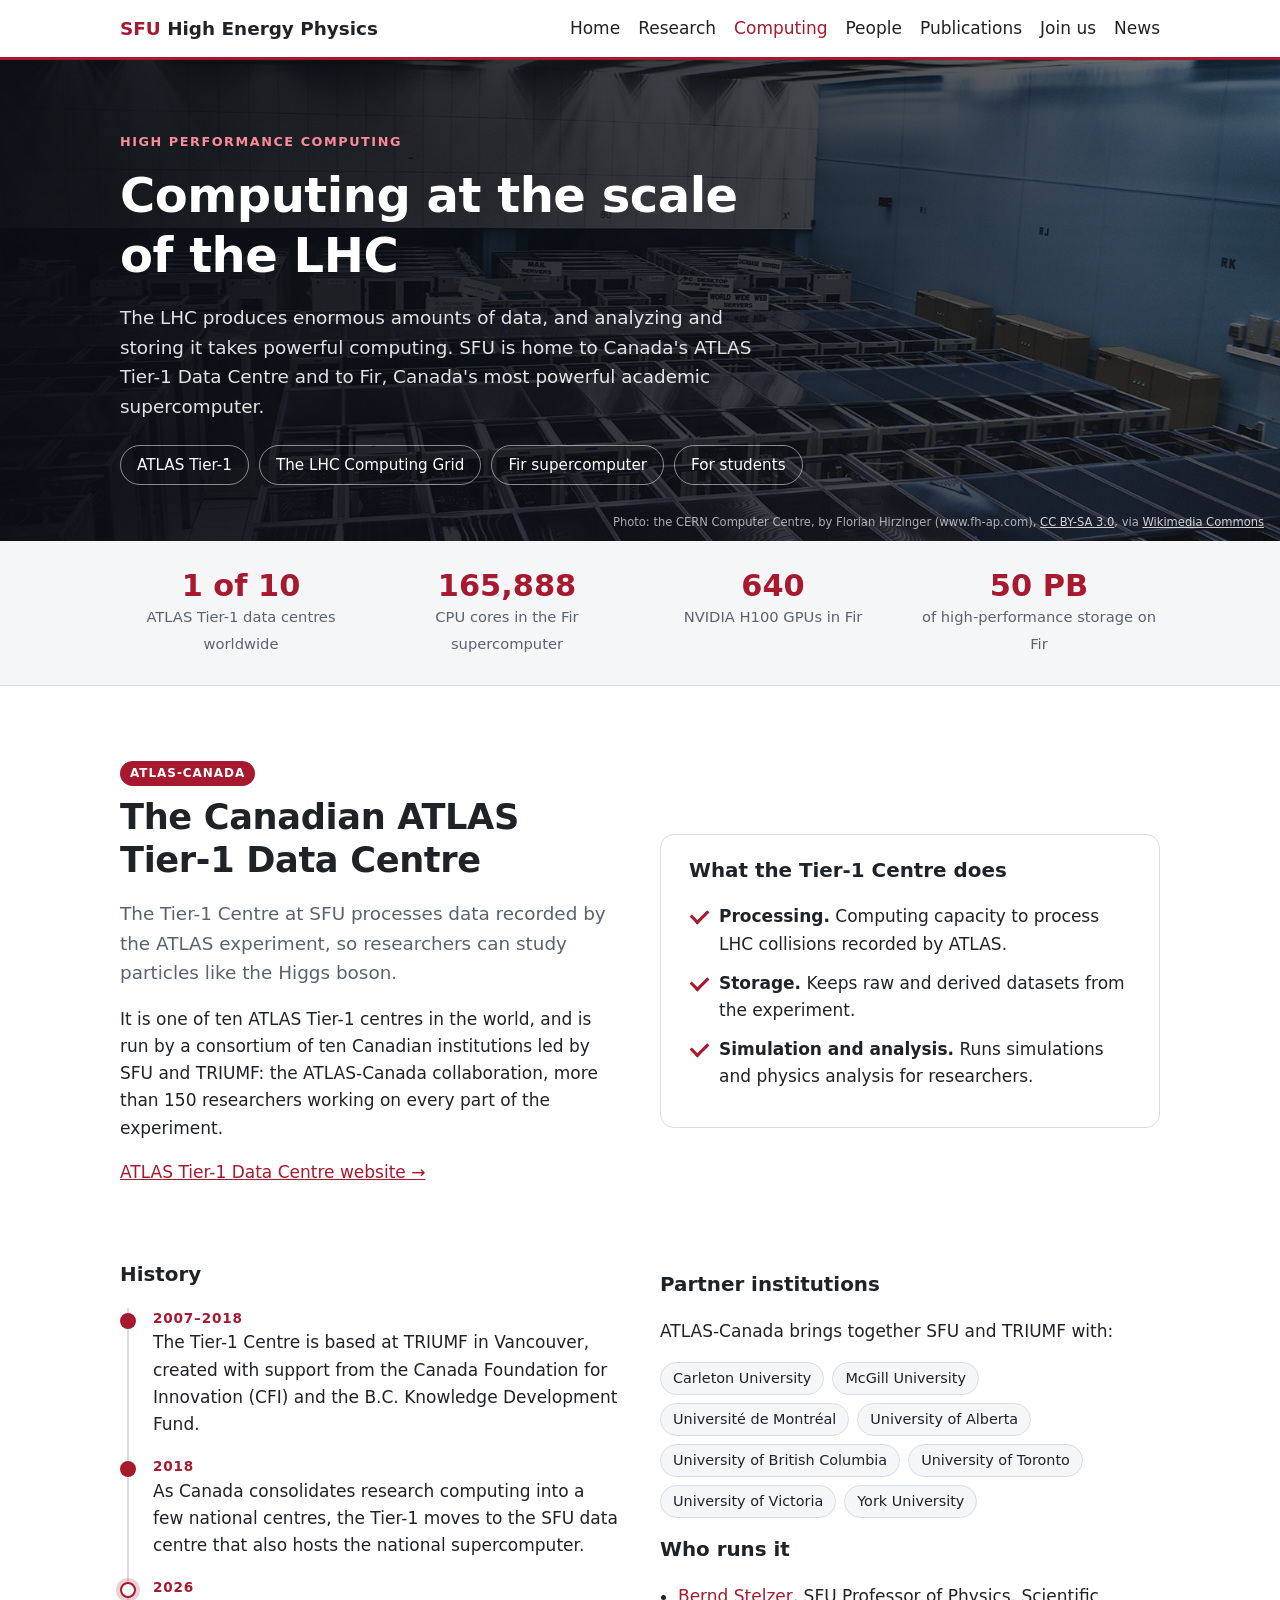
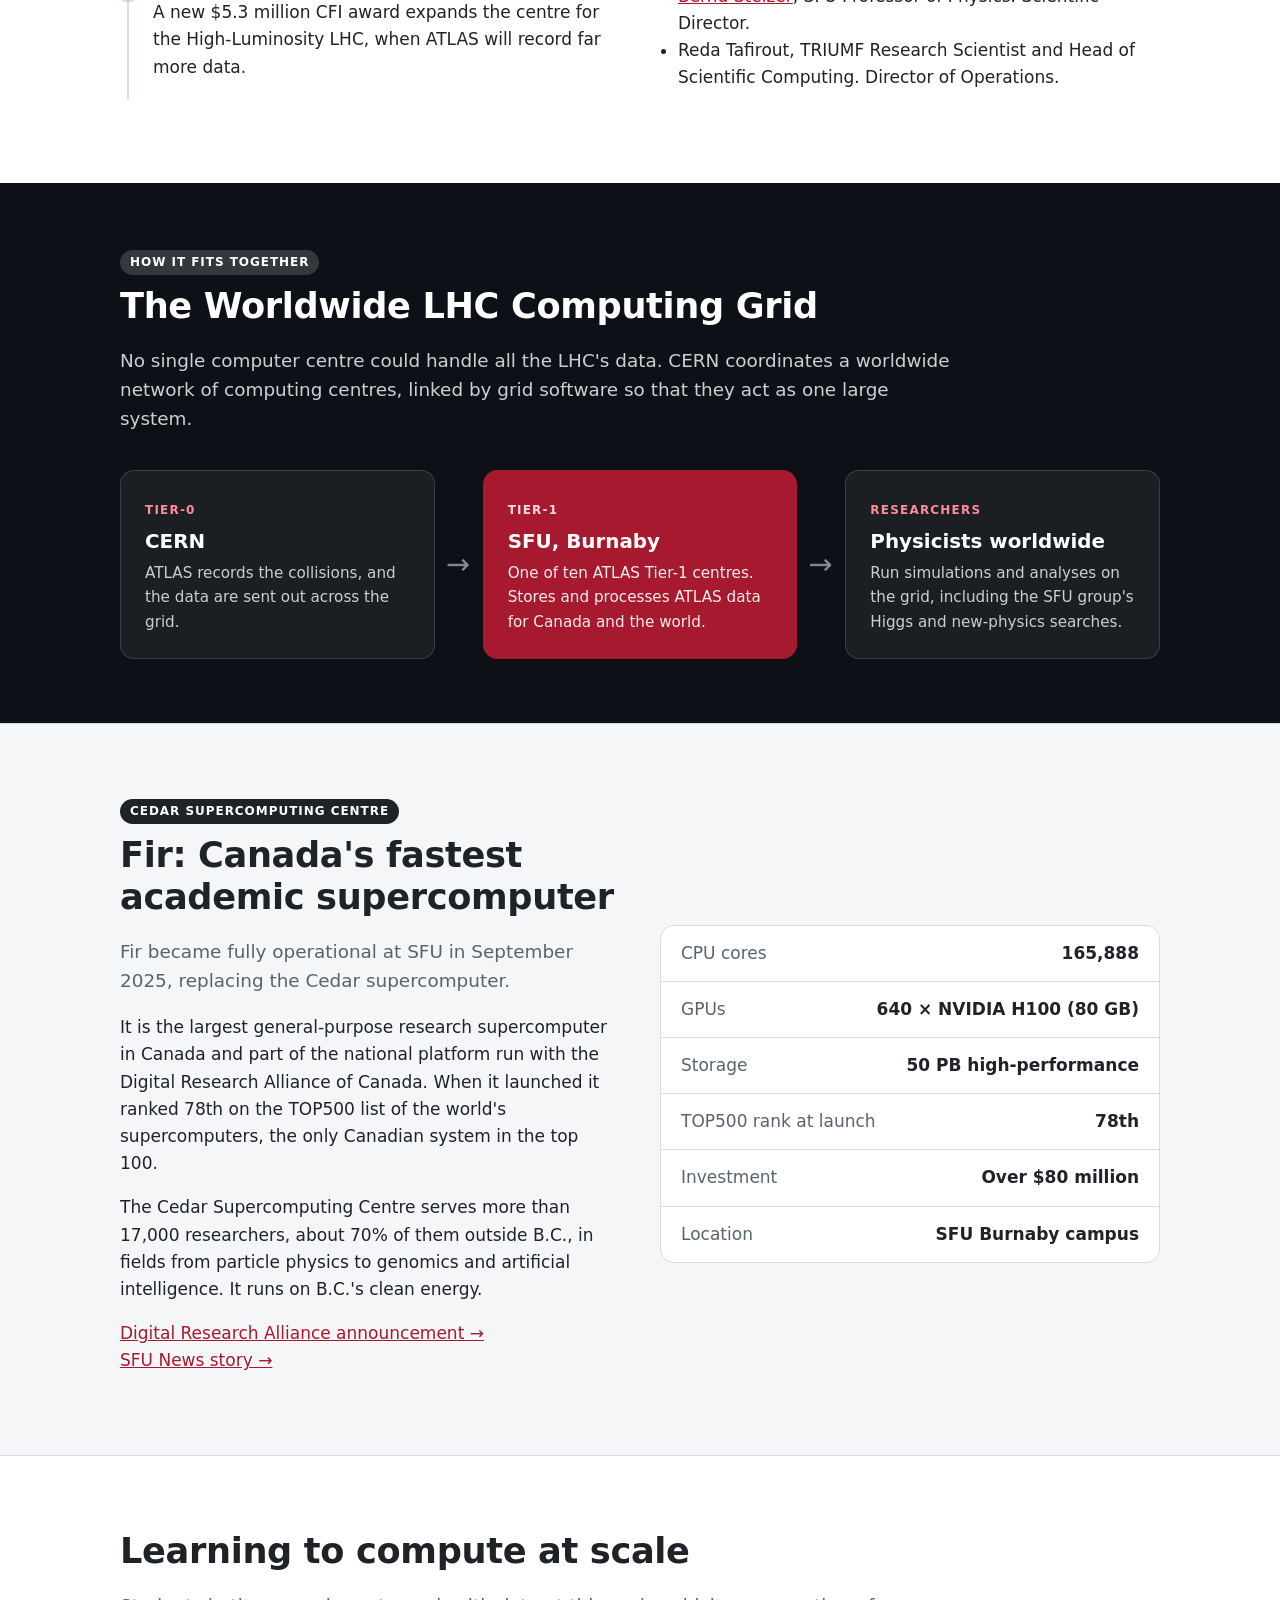
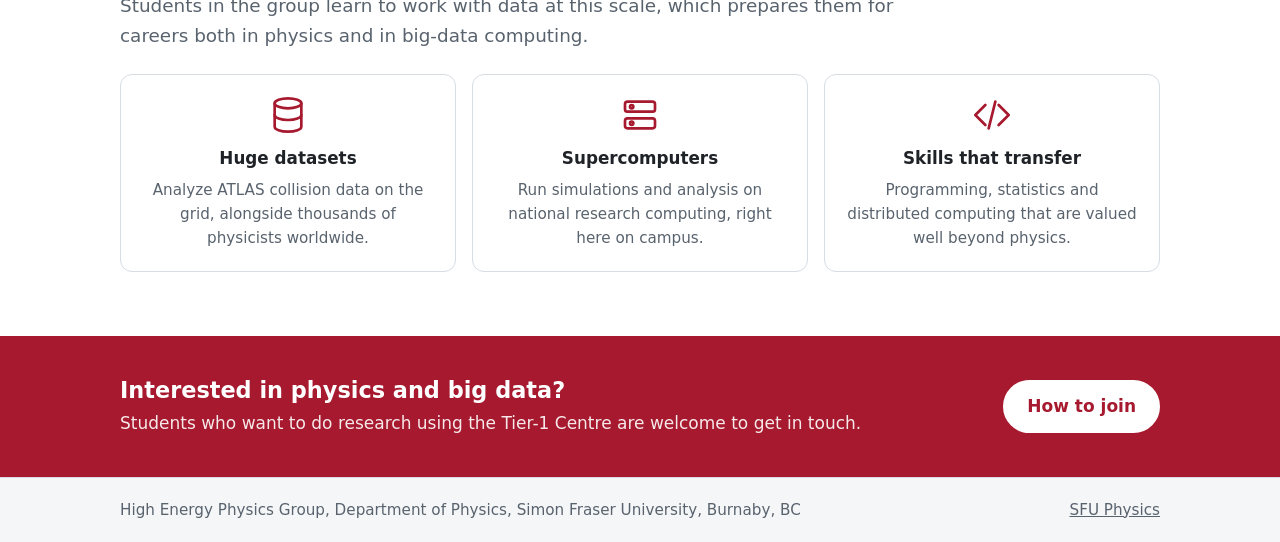
==== commit 6fec87e6: "Commit this update with new people images and project switch JS" ====
--- a/computing.html
+++ b/computing.html
@@ -201,7 +201,7 @@
   <footer class="site-footer">
     <div class="wrap">
       <span>High Energy Physics Group, Department of Physics, Simon Fraser University, Burnaby, BC</span>
-      <span><a href="https://www.sfu.ca/physics.html">SFU Physics</a> · <a href="https://github.com/annabellegrimes/sfu-hep-website">Edit this site on GitHub</a></span>
+      <span><a href="https://www.sfu.ca/physics.html">SFU Physics</a></span>
     </div>
   </footer>
   <!-- END FOOTER -->
--- a/css/style.css
+++ b/css/style.css
@@ -24,23 +24,33 @@
   --ocean-light: #7cc4e8;  /* blue text on dark backgrounds */
   /* IceCube */
   --ice: #5b3fa0;
+  --ice-dark: #46307d;
+  --ice-deep: #221640;     /* dark IceCube backgrounds */
+  --ice-soft: #f5f2fb;     /* light IceCube backgrounds */
+  --ice-light: #c3b2f0;    /* purple text on dark backgrounds */
   /* Neutrals */
   --night: #0d1117;        /* dark banners and sections */
+  /* Red glow on the right of the project switcher, flat top to bottom so the banner above can fade into it */
+  --switch-glow: radial-gradient(40% 2000% at 85% 50%, rgba(166, 25, 46, 0.35), transparent 70%);
   --ink: #1f2328;
   --muted: #59636e;
   --grey: #9aa3ad;         /* "other experiment" */
   --line: #d8dde3;
   --bg: #ffffff;
   --bg-soft: #f5f6f8;
-  --max: 1080px;
+  /* Content width: 1080px on laptops, growing with the window on large screens up to 1680px */
+  --max: clamp(1080px, 78vw, 1680px);
 }
 
 * { box-sizing: border-box; }
+
+/* Text grows a little with the content width on large screens (16px up to 19px), so lines don't get too long */
+html { font-size: clamp(16px, 0.25vw + 12.4px, 19px); }
 
 body {
   margin: 0;
   font-family: system-ui, -apple-system, "Segoe UI", Roboto, Helvetica, Arial, sans-serif;
-  font-size: 17px;
+  font-size: 1.0625rem;
   line-height: 1.6;
   color: var(--ink);
   background: var(--bg);
@@ -117,8 +127,7 @@
 .home-hero h1 { font-size: clamp(2.2rem, 5vw, 3.6rem); max-width: 12em; margin-bottom: 16px; letter-spacing: -0.01em; }
 .home-hero .lead { color: rgba(255, 255, 255, 0.88); max-width: 34em; }
 .eyebrow { text-transform: uppercase; letter-spacing: 0.12em; font-size: 0.8rem; font-weight: 600; color: var(--red-light); margin: 0 0 12px; }
-.buttons { display: flex; flex-wrap: wrap; gap: 12px; margin-top: 28px; }
-.home-hero-labels { margin-top: auto; display: flex; justify-content: space-between; gap: 12px; padding-bottom: 18px; font-size: 0.8rem; color: rgba(255, 255, 255, 0.75); }
+.buttons { display: flex; flex-wrap: wrap; gap: 12px; margin-top: 28px; }.home-hero-labels { margin-top: auto; display: flex; justify-content: space-between; gap: 12px; padding-bottom: 18px; font-size: 0.8rem; color: rgba(255, 255, 255, 0.75); }
 .home-hero-labels span:last-child { text-align: right; }
 .home-hero-labels small { display: block; font-size: 0.7rem; font-style: italic; opacity: 0.7; }
 
@@ -131,9 +140,24 @@
 .facts .wrap { display: grid; grid-template-columns: repeat(auto-fit, minmax(200px, 1fr)); gap: 24px; padding-top: 28px; padding-bottom: 28px; }
 .fact strong { display: block; font-size: 1.9rem; line-height: 1.1; color: var(--red); }
 .fact span { color: var(--muted); font-size: 0.92rem; }
+.fact { text-align: center; }
 
 /* Big photo panels for the experiments */
-.feature-grid { display: grid; grid-template-columns: repeat(auto-fit, minmax(300px, 1fr)); gap: 20px; }
+.feature-grid { display: grid; grid-template-columns: repeat(2, minmax(0, 1fr)); gap: 20px; }
+/* An odd card out (e.g. the third, IceCube) sits centred on its own row, the same width as the others */
+.feature-grid > :last-child:nth-child(odd) { grid-column: 1 / -1; justify-self: center; width: calc(50% - 10px); }
+@media (max-width: 700px) {
+  .feature-grid { grid-template-columns: 1fr; }
+  .feature-grid > :last-child:nth-child(odd) { width: 100%; }
+}
+/* Three across (index.html, join.html). On join.html each card sits under its column of the facts strip: same 24px gap as .facts */
+.feature-grid-3 { grid-template-columns: repeat(3, minmax(0, 1fr)); gap: 24px; }
+.feature-grid-3 > :last-child:nth-child(odd) { grid-column: auto; justify-self: stretch; width: auto; }
+.feature-grid-3 .feature-text { padding: 20px; }
+.feature-grid-3 .feature h3 { font-size: 1.6rem; }
+@media (max-width: 900px) {
+  .feature-grid-3 { grid-template-columns: 1fr; }
+}
 .feature { position: relative; display: flex; align-items: flex-end; min-height: 420px; border-radius: 14px; overflow: hidden; color: #fff; text-decoration: none; background: var(--night); }
 .feature img { position: absolute; inset: 0; width: 100%; height: 100%; object-fit: cover; transition: transform 0.4s ease; }
 .feature::after { content: ""; position: absolute; inset: 0; background: linear-gradient(to top, rgba(10, 14, 20, 0.92) 0%, rgba(10, 14, 20, 0.55) 50%, rgba(10, 14, 20, 0.05) 100%); }
@@ -188,6 +212,13 @@
 .jump-links { display: flex; flex-wrap: wrap; gap: 10px; margin-top: 24px; }
 .jump-links a { padding: 7px 16px; border: 1px solid rgba(255, 255, 255, 0.5); border-radius: 999px; color: #fff; text-decoration: none; font-weight: 500; font-size: 0.95rem; }
 .jump-links a:hover { background: #fff; color: var(--ink); }
+/* Jump links to one experiment take its colour (news.html, publications.html) */
+.jump-links a.jump-atlas { background: var(--red); border-color: var(--red); }
+.jump-links a.jump-pone { background: var(--ocean); border-color: var(--ocean); }
+.jump-links a.jump-ice { background: var(--ice); border-color: var(--ice); }
+.jump-links a.jump-atlas:hover { background: var(--red-dark); border-color: var(--red-dark); color: #fff; }
+.jump-links a.jump-pone:hover { background: var(--ocean-dark); border-color: var(--ocean-dark); color: #fff; }
+.jump-links a.jump-ice:hover { background: var(--ice-dark); border-color: var(--ice-dark); color: #fff; }
 
 /* ---------- Research page ---------- */
 main.research { padding: 0; }
@@ -249,6 +280,10 @@
 /* Hero without a photo: a faint grid pattern instead. */
 .page-hero-grid { background-color: var(--night); background-image: linear-gradient(rgba(255, 255, 255, 0.05) 1px, transparent 1px), linear-gradient(90deg, rgba(255, 255, 255, 0.05) 1px, transparent 1px); background-size: 32px 32px; }
 .page-hero-grid::after { background: radial-gradient(ellipse at 85% 30%, rgba(166, 25, 46, 0.45), transparent 60%); }
+/* With a project switcher below (research.html, news.html), banner and bar read as one panel: the grid is laid from the
+   banner's bottom edge so its lines run on into the bar, and the banner uses the bar's glow (one band, top to bottom). */
+body:has(.project-switch) .page-hero-grid { background-position: left bottom; }
+body:has(.project-switch) .page-hero-grid::after { background: var(--switch-glow); }
 
 .provides { padding: 24px 28px; border: 1px solid var(--line); border-radius: 14px; background: var(--bg); }
 .provides h3 { margin-top: 0; }
@@ -301,11 +336,34 @@
 .people .name { font-size: 1.08rem; }
 .people .name a { color: var(--ink); text-decoration: none; }
 .people .name a:hover { color: var(--red); }
+.people .role a { color: inherit; text-decoration: none; }
+.people .role a:hover { color: var(--red); text-decoration: underline; }
 /* Smaller cards with a round badge, for former members */
 .people-compact { grid-template-columns: repeat(auto-fill, minmax(260px, 1fr)); }
 .people-compact li { display: grid; grid-template-columns: 56px 1fr; column-gap: 14px; align-items: center; align-content: center; padding: 14px 16px; }
 .people-compact .photo { grid-row: span 3; width: 56px; margin: 0; border-radius: 50%; }
 .people-compact .name, .people-compact .role { padding: 0; }
+
+/* Photo-card lists pick their column count from how many cards they have, so rows come out balanced:
+   1-3 cards fill one row; 4 and 8 make rows of 4; 5, 6 and 9 make rows of 3 (5 = 3 + 2); anything else gets 4 per row.
+   Every card is the width of one in a row of 4, so photos are the same size in every list; shorter rows sit centred.
+   Phones keep 2 per row (see the 640px block further down). */
+@media (min-width: 641px) {
+  .people:not(.people-compact) { --card: calc((100% - 60px) / 4); grid-template-columns: repeat(4, var(--card)); justify-content: center; }
+  .people:not(.people-compact):has(> li:last-child:nth-child(1)) { grid-template-columns: var(--card); }
+  .people:not(.people-compact):has(> li:last-child:nth-child(2)) { grid-template-columns: repeat(2, var(--card)); }
+  .people:not(.people-compact):has(> li:last-child:nth-child(3)),
+  .people:not(.people-compact):has(> li:last-child:nth-child(5)),
+  .people:not(.people-compact):has(> li:last-child:nth-child(6)),
+  .people:not(.people-compact):has(> li:last-child:nth-child(9)) { grid-template-columns: repeat(3, var(--card)); }
+  /* The heading of a centred list lines up with its first card: indent = (full width - n cards - gaps) / 2 */
+  .wrap:has(> .people:not(.people-compact) > li:last-child:nth-child(3)) > .section-title,
+  .wrap:has(> .people:not(.people-compact) > li:last-child:nth-child(5)) > .section-title,
+  .wrap:has(> .people:not(.people-compact) > li:last-child:nth-child(6)) > .section-title,
+  .wrap:has(> .people:not(.people-compact) > li:last-child:nth-child(9)) > .section-title { margin-left: calc(12.5% + 2.5px); }
+  .wrap:has(> .people:not(.people-compact) > li:last-child:nth-child(2)) > .section-title { margin-left: calc(25% + 5px); }
+  .wrap:has(> .people:not(.people-compact) > li:last-child:nth-child(1)) > .section-title { margin-left: calc(37.5% + 7.5px); }
+}
 
 /* ---------- Publications page ---------- */
 .thesis-year { display: grid; grid-template-columns: 120px 1fr; gap: 24px; padding: 24px 0; border-top: 1px solid var(--line); }
@@ -337,6 +395,21 @@
 .path { padding: 28px; border-radius: 14px; background: var(--bg); border: 1px solid var(--line); scroll-margin-top: 12px; }
 .path h2 { margin: 10px 0 20px; font-size: 1.6rem; }
 .path .steps { grid-template-columns: 1fr; }
+
+/* Join page: facts strip with one colour per experiment, and "who to contact" cards with the experiment's colour on top. */
+.fact-atlas strong { color: var(--red); }
+.fact-ice strong { color: var(--ice); }
+.fact-pone strong { color: var(--ocean); }
+.contact-grid { display: grid; grid-template-columns: repeat(auto-fit, minmax(220px, 1fr)); gap: 16px; margin-top: 24px; }
+.contact { --c: var(--red); padding: 22px 24px; border-radius: 14px; background: var(--bg); border: 1px solid var(--line); border-top: 5px solid var(--c); }
+.contact-ice { --c: var(--ice); }
+.contact-pone { --c: var(--ocean); }
+.contact h3 { margin: 0 0 10px; color: var(--c); font-size: 1.3rem; }
+.contact ul { list-style: none; margin: 0; padding: 0; display: grid; gap: 6px; }
+.contact a { color: var(--ink); font-weight: 600; text-decoration: none; }
+.contact a::after { content: " →"; color: var(--c); }
+.contact a:hover { color: var(--c); }
+.contact-more { margin: 24px 0 0; color: var(--muted); }
 .steps-red li::before { background: var(--red); }
 
 @media (max-width: 640px) {
@@ -354,7 +427,10 @@
 }
 
 /* External news feed (P-ONE collaboration news on news.html) */
-.section-head { display: flex; flex-wrap: wrap; align-items: flex-end; justify-content: space-between; gap: 20px; margin-bottom: 28px; }
+/* Text on the left, button always bottom-right, whatever the length of the text; stacked on phones */
+.section-head { display: grid; grid-template-columns: minmax(0, 1fr) auto; align-items: end; gap: 20px 40px; margin-bottom: 28px; }
+.section-head .button { white-space: nowrap; }
+@media (max-width: 640px) { .section-head { grid-template-columns: 1fr; } .section-head .button { justify-self: start; } }
 .section-head h2 { margin: 10px 0 8px; }
 .section-head .lead { margin: 0; }
 .button-ocean { background: var(--ocean); border-color: var(--ocean); }
@@ -369,11 +445,41 @@
 .callout + .callout { margin-top: 20px; }
 .callout-ocean { background: var(--ocean-deep); }
 .callout-ocean .callout-stat strong, .callout-ocean a.on-dark { color: var(--ocean-light); }
+.callout-ice { background: var(--ice-deep); }
+.callout-ice .callout-stat strong, .callout-ice a.on-dark { color: var(--ice-light); }
 
 /* ---------- Research page: one colour-coded "chapter" per experiment ---------- */
-/* Each chapter sets --accent; everything inside picks it up. Red = ATLAS, blue = P-ONE. */
+/* Each chapter sets --accent; everything inside picks it up. Red = ATLAS, blue = P-ONE, purple = IceCube. */
 .chapter-atlas { --accent: var(--red); --accent-soft: var(--red-soft); --accent-dark: var(--red-deep); }
 .chapter-pone  { --accent: var(--ocean); --accent-soft: var(--ocean-soft); --accent-dark: var(--ocean-deep); }
+.chapter-ice   { --accent: var(--ice); --accent-soft: var(--ice-soft); --accent-dark: var(--ice-deep); }
+
+/* Project switcher (research.html, news.html): a dark bar that sticks to the top of the screen while you are inside the
+   element that contains it. js/project-switch.js marks the current link (aria-current) and sets --progress (0 to 1) for the
+   line along the bottom. Each link takes its experiment's colour: --c fills the current link, --c-light is its text otherwise. */
+/* Background matches the dark page banners (.page-hero-grid): night blue, faint grid, red glow on the right. */
+.project-switch { --accent: #fff; position: sticky; top: 0; z-index: 10; background-color: var(--night); background-image: var(--switch-glow), linear-gradient(rgba(255, 255, 255, 0.05) 1px, transparent 1px), linear-gradient(90deg, rgba(255, 255, 255, 0.05) 1px, transparent 1px); background-size: auto, 32px 32px, 32px 32px; box-shadow: 0 4px 16px rgba(0, 0, 0, 0.18); }
+.project-switch .wrap { display: flex; flex-wrap: wrap; justify-content: center; gap: 8px; padding-top: 18px; padding-bottom: 21px; } /* bottom = top + the 3px progress line */
+.project-switch a { --c: #fff; --c-light: rgba(255, 255, 255, 0.85); display: inline-flex; align-items: center; gap: 8px; padding: 6px 16px; border: 1px solid rgba(255, 255, 255, 0.22); border-radius: 999px; color: var(--c-light); font-weight: 600; font-size: 0.95rem; text-decoration: none; transition: background 0.15s, color 0.15s, border-color 0.15s; }
+.project-switch a::before { content: ""; width: 8px; height: 8px; border-radius: 50%; background: currentColor; }
+.project-switch a.switch-atlas { --c: var(--red); --c-light: var(--red-light); }
+.project-switch a.switch-ice { --c: var(--ice); --c-light: var(--ice-light); }
+.project-switch a.switch-pone { --c: var(--ocean); --c-light: var(--ocean-light); }
+.project-switch a:hover { background: rgba(255, 255, 255, 0.1); border-color: rgba(255, 255, 255, 0.4); color: var(--c-light); }
+.project-switch a[aria-current] { background: var(--c); border-color: var(--c); color: #fff; }
+.project-switch a.switch-group[aria-current] { color: var(--ink); }
+.project-switch:has(a.switch-atlas[aria-current]) { --accent: var(--red-light); }
+.project-switch:has(a.switch-ice[aria-current]) { --accent: var(--ice-light); }
+.project-switch:has(a.switch-pone[aria-current]) { --accent: var(--ocean-light); }
+.project-switch::after { content: ""; position: absolute; left: 0; bottom: 0; height: 3px; width: calc(var(--progress, 0) * 100%); background: var(--accent); }
+/* Links that jump below the bar land just under it (chapter banners are fine to tuck behind it). */
+.project-switch ~ .research-section, .project-switch ~ * .callout { scroll-margin-top: 64px; }
+@media (prefers-reduced-motion: no-preference) { html:has(.project-switch) { scroll-behavior: smooth; } }
+@media (max-width: 460px) {
+  .project-switch .wrap { gap: 5px; padding-left: 10px; padding-right: 10px; }
+  .project-switch a { padding: 5px 10px; font-size: 0.85rem; }
+  .project-switch a::before { display: none; }
+}
 
 
 /* Chapter banner: full-width photo, darkened in the experiment's colour */
@@ -381,6 +487,8 @@
 .chapter-banner { position: relative; min-height: 440px; display: flex; align-items: flex-end; color: #fff; background: var(--accent-dark); overflow: hidden; }
 .chapter-banner > img { position: absolute; inset: 0; width: 100%; height: 100%; object-fit: cover; }
 .chapter-banner::after { content: ""; position: absolute; inset: 0; background: linear-gradient(to top, var(--accent-dark) 0%, color-mix(in srgb, var(--accent-dark) 70%, transparent) 45%, color-mix(in srgb, var(--accent-dark) 15%, transparent) 100%); }
+/* The first chapter's photo fades in from the project switcher's night blue above it, so there is no hard edge between them */
+.project-switch + .chapter .chapter-banner::before { content: ""; position: absolute; z-index: 1; inset: 0 0 auto 0; height: 160px; background: linear-gradient(to bottom, var(--night) 0%, color-mix(in srgb, var(--night) 60%, transparent) 40%, transparent 100%); }
 .chapter-banner-text { position: relative; z-index: 1; width: 100%; padding-top: 80px; padding-bottom: 56px; }
 .chapter-kicker { margin: 0; font-size: 0.85rem; font-weight: 700; text-transform: uppercase; letter-spacing: 0.12em; color: color-mix(in srgb, var(--accent) 35%, white); }
 .chapter-banner h2 { font-size: clamp(3rem, 8vw, 5.5rem); line-height: 1; margin: 6px 0 12px; letter-spacing: -0.02em; }
@@ -399,18 +507,80 @@
 .chapter .callout-stat strong { color: color-mix(in srgb, var(--accent) 45%, white); }
 .chapter .subhead { color: var(--accent-dark); }
 .split-top { align-items: start; margin-top: 8px; }
+/* The numbers card sits vertically centred against the timeline beside it */
+.split-top > .depth-card { align-self: center; margin-top: 0; }
+/* Source references: small superscript numbers that link straight to the source, and a short list at the end of each chapter */
+sup.ref { font-size: 0.68em; line-height: 0; margin-left: 1px; }
+sup.ref a { color: var(--accent, var(--red)); text-decoration: none; font-weight: 600; padding: 0 1px; }
+sup.ref a:hover { text-decoration: underline; }
+.depth-card sup.ref a, .callout sup.ref a { color: inherit; opacity: 0.8; }
+.sources { margin-top: 40px; font-size: 0.85rem; color: var(--muted); }
+.sources h4 { margin: 0 0 6px; font-size: 0.9rem; color: var(--ink); }
+.sources ol { margin: 0; padding-left: 1.6em; display: grid; gap: 2px; }
+.sources a { color: var(--muted); }
+.sources a:hover { color: var(--accent, var(--red)); }
+/* The SFU and TRIUMF section (research.html) sits outside the chapters, so it takes the site red as its accent */
+#triumf { --accent: var(--red); }
+#triumf .contact p { margin: 0 0 12px; }
+#triumf .contact p:last-child { margin-bottom: 0; font-weight: 600; }
+#triumf .contact p:last-child a { color: var(--c); }
+.contact sup.ref a::after { content: none; }
 .chapter-links { display: flex; flex-wrap: wrap; gap: 8px 24px; margin: 40px 0 0; padding-top: 20px; border-top: 1px solid color-mix(in srgb, var(--accent) 20%, var(--line)); font-weight: 600; }
 .chapter-links a { text-decoration: none; }
 .chapter-links a:hover { text-decoration: underline; }
 
+/* Video beside a short description (research.html, P-ONE). The frame keeps a 16:9 shape at any width. */
+.video-feature { display: grid; grid-template-columns: minmax(0, 3fr) minmax(0, 2fr); gap: 28px; align-items: center; margin-top: 40px; }
+.video-figure { margin: 0; }
+.video-frame { aspect-ratio: 16 / 9; border-radius: 14px; overflow: hidden; background: var(--night); box-shadow: 0 10px 30px rgba(6, 42, 64, 0.25); }
+.video-frame iframe, .video-frame video { display: block; width: 100%; height: 100%; border: 0; }
+.video-frame video { object-fit: cover; background: var(--night); }
+.video-figure figcaption { color: var(--muted); font-size: 0.85rem; margin-top: 8px; }
+.video-figure figcaption a { color: var(--muted); }
+.video-feature .subhead { margin-top: 0; }
+.video-feature p { margin: 0 0 12px; }
+@media (max-width: 800px) { .video-feature { grid-template-columns: 1fr; } }
+
+/* "What students work on": a panel tinted in the experiment's colour, with a colour strip along the top,
+   holding one white tile per topic. Each tile has an icon in a soft rounded square. */
+.student-work { position: relative; overflow: hidden; margin-top: 48px; padding: 34px 32px 32px; border-radius: 18px;
+  background: linear-gradient(160deg, #fff 0%, color-mix(in srgb, var(--accent) 7%, #fff) 100%);
+  border: 1px solid color-mix(in srgb, var(--accent) 16%, var(--line));
+  box-shadow: 0 14px 36px color-mix(in srgb, var(--accent-dark) 12%, transparent); }
+.student-work::before { content: ""; position: absolute; inset: 0 0 auto 0; height: 5px; background: linear-gradient(90deg, var(--accent), color-mix(in srgb, var(--accent) 35%, white)); }
+.student-eyebrow { margin: 0 0 4px; font-size: 0.75rem; font-weight: 700; text-transform: uppercase; letter-spacing: 0.12em; color: var(--accent); }
+.student-work .subhead { margin: 0 0 6px; font-size: 1.5rem; }
+.student-work > p:not(.student-eyebrow) { margin: 0 0 22px; color: var(--muted); max-width: 46em; }
+.student-list { list-style: none; margin: 0; padding: 0; display: grid; grid-template-columns: repeat(2, minmax(0, 1fr)); gap: 14px; }
+.student-list li { display: grid; grid-template-columns: 46px minmax(0, 1fr); gap: 14px; align-items: center; padding: 16px 18px; background: #fff; border: 1px solid color-mix(in srgb, var(--accent) 12%, var(--line)); border-radius: 14px; font-size: 0.93rem; line-height: 1.5; color: var(--muted); transition: transform 0.15s, box-shadow 0.15s, border-color 0.15s; }
+.student-list li:hover { transform: translateY(-2px); border-color: color-mix(in srgb, var(--accent) 35%, var(--line)); box-shadow: 0 8px 20px color-mix(in srgb, var(--accent-dark) 10%, transparent); }
+.student-list .icon { width: 46px; height: 46px; padding: 11px; margin: 0; border-radius: 12px; background: color-mix(in srgb, var(--accent) 11%, white); stroke-width: 1.7; }
+.student-list strong { display: block; color: var(--ink); font-size: 1.02rem; margin: 2px 0 3px; }
+.chapter-body .lead + p { margin-top: 0; }
+@media (max-width: 640px) { .student-work { padding: 28px 18px 20px; } .student-list { grid-template-columns: 1fr; } }
+@media (prefers-reduced-motion: reduce) { .student-list li { transition: none; } .student-list li:hover { transform: none; } }
+
 /* P-ONE numbers card: a deep-ocean gradient */
 .depth-card { display: grid; gap: 1px; border-radius: 14px; overflow: hidden; background: rgba(255, 255, 255, 0.15); box-shadow: 0 10px 30px rgba(6, 42, 64, 0.25); margin-top: 48px; }
-.depth-card div { padding: 18px 24px; color: #fff; }
+.depth-card div { padding: 18px 24px; color: #fff; text-align: center; }
 .depth-card div:nth-child(1) { background: var(--ocean); }
 .depth-card div:nth-child(2) { background: var(--ocean-dark); }
 .depth-card div:nth-child(3) { background: var(--ocean-deep); }
 .depth-card strong { display: block; font-size: 1.9rem; line-height: 1.1; }
 .depth-card span { font-size: 0.9rem; color: rgba(255, 255, 255, 0.8); }
+/* ATLAS: the same numbers card, in red */
+.depth-card-atlas { box-shadow: 0 10px 30px rgba(58, 13, 21, 0.25); }
+.depth-card-atlas div:nth-child(1) { background: var(--red); }
+.depth-card-atlas div:nth-child(2) { background: var(--red-dark); }
+.depth-card-atlas div:nth-child(3) { background: var(--red-deep); }
+/* IceCube: the same numbers card and timeline, in purple */
+.depth-card-ice { box-shadow: 0 10px 30px rgba(34, 22, 64, 0.25); }
+.depth-card-ice div:nth-child(1) { background: var(--ice); }
+.depth-card-ice div:nth-child(2) { background: var(--ice-dark); }
+.depth-card-ice div:nth-child(3) { background: var(--ice-deep); }
+.timeline-ice li.done::before { background: var(--ice); border-color: var(--ice); }
+.timeline-ice li.now::before { border-color: var(--ice); box-shadow: 0 0 0 4px rgba(91, 63, 160, 0.2); }
+.timeline-ice .when { color: var(--ice); }
 
 @media (max-width: 640px) {
   .chapter-banner { min-height: 360px; }
@@ -433,6 +603,10 @@
 .feed-atlas .feed { --feed: var(--red); }
 .feed-pone { background: var(--ocean-soft); border-top: 6px solid var(--ocean); }
 .feed-pone .feed { --feed: var(--ocean); }
+.feed-ice { background: var(--ice-soft); border-top: 6px solid var(--ice); }
+.feed-ice .feed { --feed: var(--ice); }
+.button-ice { background: var(--ice); border-color: var(--ice); }
+.button-ice:hover { background: var(--ice-dark); border-color: var(--ice-dark); }
 
 /* Third project tag: IceCube (purple) */
 .tag-ice { background: var(--ice); }
@@ -470,6 +644,9 @@
 .feature-pone::after { background: linear-gradient(to top, color-mix(in srgb, var(--ocean-deep) 92%, transparent) 0%, rgba(10, 14, 20, 0.5) 50%, rgba(10, 14, 20, 0.05) 100%); }
 .feature-atlas { border-bottom: 5px solid var(--red); }
 .feature-pone { border-bottom: 5px solid var(--ocean); }
+.feature-ice .tag { background: var(--ice); }
+.feature-ice::after { background: linear-gradient(to top, color-mix(in srgb, var(--ice-deep) 92%, transparent) 0%, rgba(10, 14, 20, 0.5) 50%, rgba(10, 14, 20, 0.05) 100%); }
+.feature-ice { border-bottom: 5px solid var(--ice); }
 .hero-credit { position: absolute; z-index: 1; }
 @media (max-width: 640px) { .hero-credit { position: relative; right: auto; bottom: auto; max-width: none; text-align: left; padding: 0 16px 10px; } }
 
@@ -488,18 +665,43 @@
 .home-hero-art::after { background: radial-gradient(ellipse 42% 30% at 50% 64%, rgba(10, 14, 20, 0.8) 0%, rgba(10, 14, 20, 0.4) 60%, rgba(10, 14, 20, 0) 100%); }
 .home-hero-art .home-hero-text { text-align: center; }
 .home-hero-art h1, .home-hero-art .lead { margin-left: auto; margin-right: auto; }
+/* The three places, one per line, each with a dot in its experiment's colour */
+.hero-places { list-style: none; margin: 14px 0 0; padding: 0; display: grid; gap: 4px; font-size: 1.15rem; color: #fff; font-weight: 600; }
+.hero-places li::before { content: ""; display: inline-block; width: 9px; height: 9px; border-radius: 50%; margin-right: 10px; vertical-align: 0.12em; }
+.place-atlas::before { background: var(--red-light); }
+.place-pone::before { background: var(--ocean-light); }
+.place-ice::before { background: var(--ice-light); }
+.hero-places a { color: #fff; text-decoration: none; }
+.hero-places a:hover { text-decoration: underline; }
+.hero-places:has(strong) { font-weight: 400; }
+/* Home banner: the list sits in the centre, but its lines are left-aligned so the dots form a column */
+.home-hero-art .hero-places { grid-template-columns: minmax(0, max-content); justify-content: center; text-align: left; }
+.hero-places strong { font-weight: 700; }
 /* Even dimming keeps both halves of the drawing visible; a soft shadow keeps the text readable over it */
 .home-hero-art .home-hero-text { text-shadow: 0 2px 18px rgba(10, 14, 20, 0.9), 0 0 4px rgba(10, 14, 20, 0.6); }
 .hero-art-lit circle { animation: hero-glow 3.2s ease-in-out infinite alternate; transform-box: fill-box; transform-origin: center; }
 .hero-art-lit circle:nth-child(2n) { animation-delay: -1.4s; }
 .hero-art-lit circle:nth-child(3n) { animation-delay: -2.3s; }
 @keyframes hero-glow { from { opacity: 0.55; } to { opacity: 1; } }
-/* On phones, show the middle of the drawing, where the two halves meet */
+/* On phones, the text is no longer laid over the drawing. The eyebrow, title and lead come first,
+   then the whole drawing as a strip with its two labels under it, then the list of experiments.
+   display: contents lets the text's wrappers step aside so each line can be ordered on its own. */
 @media (max-width: 640px) {
-  .home-hero-art::after { background: rgba(10, 14, 20, 0.55); }
-  .home-hero-art .hero-above { padding-bottom: 16px; }
-  .home-hero-art .hero-below { padding-top: 18px; }
-  .hero-art { left: 50%; width: auto; height: 100%; aspect-ratio: 16 / 7; transform: translateX(-50%); }
+  .home-hero-art { min-height: 0; }
+  .home-hero-art::after { display: none; }
+  .home-hero-art .home-hero-text, .home-hero-art .hero-above, .home-hero-art .hero-below { display: contents; }
+  .home-hero-art .hero-above > *, .home-hero-art .hero-below > * { padding-left: 20px; padding-right: 20px; }
+  .home-hero-art .eyebrow { order: 1; padding-top: 28px; }
+  .home-hero-art .hero-above h1 { order: 2; margin-bottom: 14px; }
+  .home-hero-art .lead { order: 3; margin-bottom: 24px; }
+  .hero-art { order: 4; position: relative; height: auto; aspect-ratio: 16 / 7; }
+  .home-hero-art .home-hero-labels { order: 5; margin-top: 0; padding-top: 8px; padding-bottom: 0; font-size: 0.75rem; }
+  .home-hero-art .hero-places { order: 6; margin-top: 20px; padding-bottom: 44px; }
+  .home-hero-art .eyebrow { letter-spacing: 0.06em; font-size: 0.72rem; }
+  .hero-places { font-size: 1rem; gap: 8px; }
+  /* Wrapped lines start under the text, not under the dot */
+  .hero-places li { padding-left: 19px; }
+  .hero-places li::before { margin-left: -19px; }
 }
 @media (prefers-reduced-motion: reduce) { .hero-art-lit circle { animation: none; } }
 
@@ -508,9 +710,14 @@
 .diagram svg { display: block; width: 100%; height: auto; border-radius: 14px; box-shadow: 0 10px 30px rgba(6, 42, 64, 0.25); }
 .diagram figcaption { color: var(--muted); font-size: 0.85rem; font-style: italic; margin-top: 8px; }
 /* Diagram beside a single column of steps; stacks on narrow screens */
-.how-it-works { display: grid; grid-template-columns: minmax(0, 3fr) minmax(0, 2fr); gap: 24px; align-items: center; }
+.how-it-works { display: grid; grid-template-columns: minmax(0, 3fr) minmax(0, 2fr); gap: 24px; align-items: start; }
 .how-it-works .diagram { margin: 0; }
-.how-it-works .steps { grid-template-columns: 1fr; }
+/* Compact steps beside the diagram, so the two columns come out about the same height */
+.how-it-works .steps { grid-template-columns: 1fr; gap: 10px; }
+.how-it-works .steps li { padding: 14px 16px 14px 56px; }
+.how-it-works .steps li::before { left: 14px; top: 14px; width: 30px; height: 30px; font-size: 0.9rem; }
+.how-it-works .steps h4 { margin: 3px 0 4px; }
+.how-it-works .steps p { font-size: 0.9rem; line-height: 1.5; }
 @media (max-width: 800px) { .how-it-works { grid-template-columns: 1fr; } }
 
 /* Stand-in when there is no photo yet: a blank, neutral profile outline (head, shoulders, lab-coat collar) on the soft card background.
@@ -532,3 +739,7 @@
   background-size: 88%, cover;
   background-position: center 75%, center;
 }
+
+/* Icon tiles (any card that starts with an .icon): icon, heading and text centred */
+.topic:has(> .icon), .card-link:has(> .icon) { text-align: center; }
+.topic > .icon, .card-link > .icon { display: block; margin: 0 auto 10px; width: 40px; height: 40px; }
